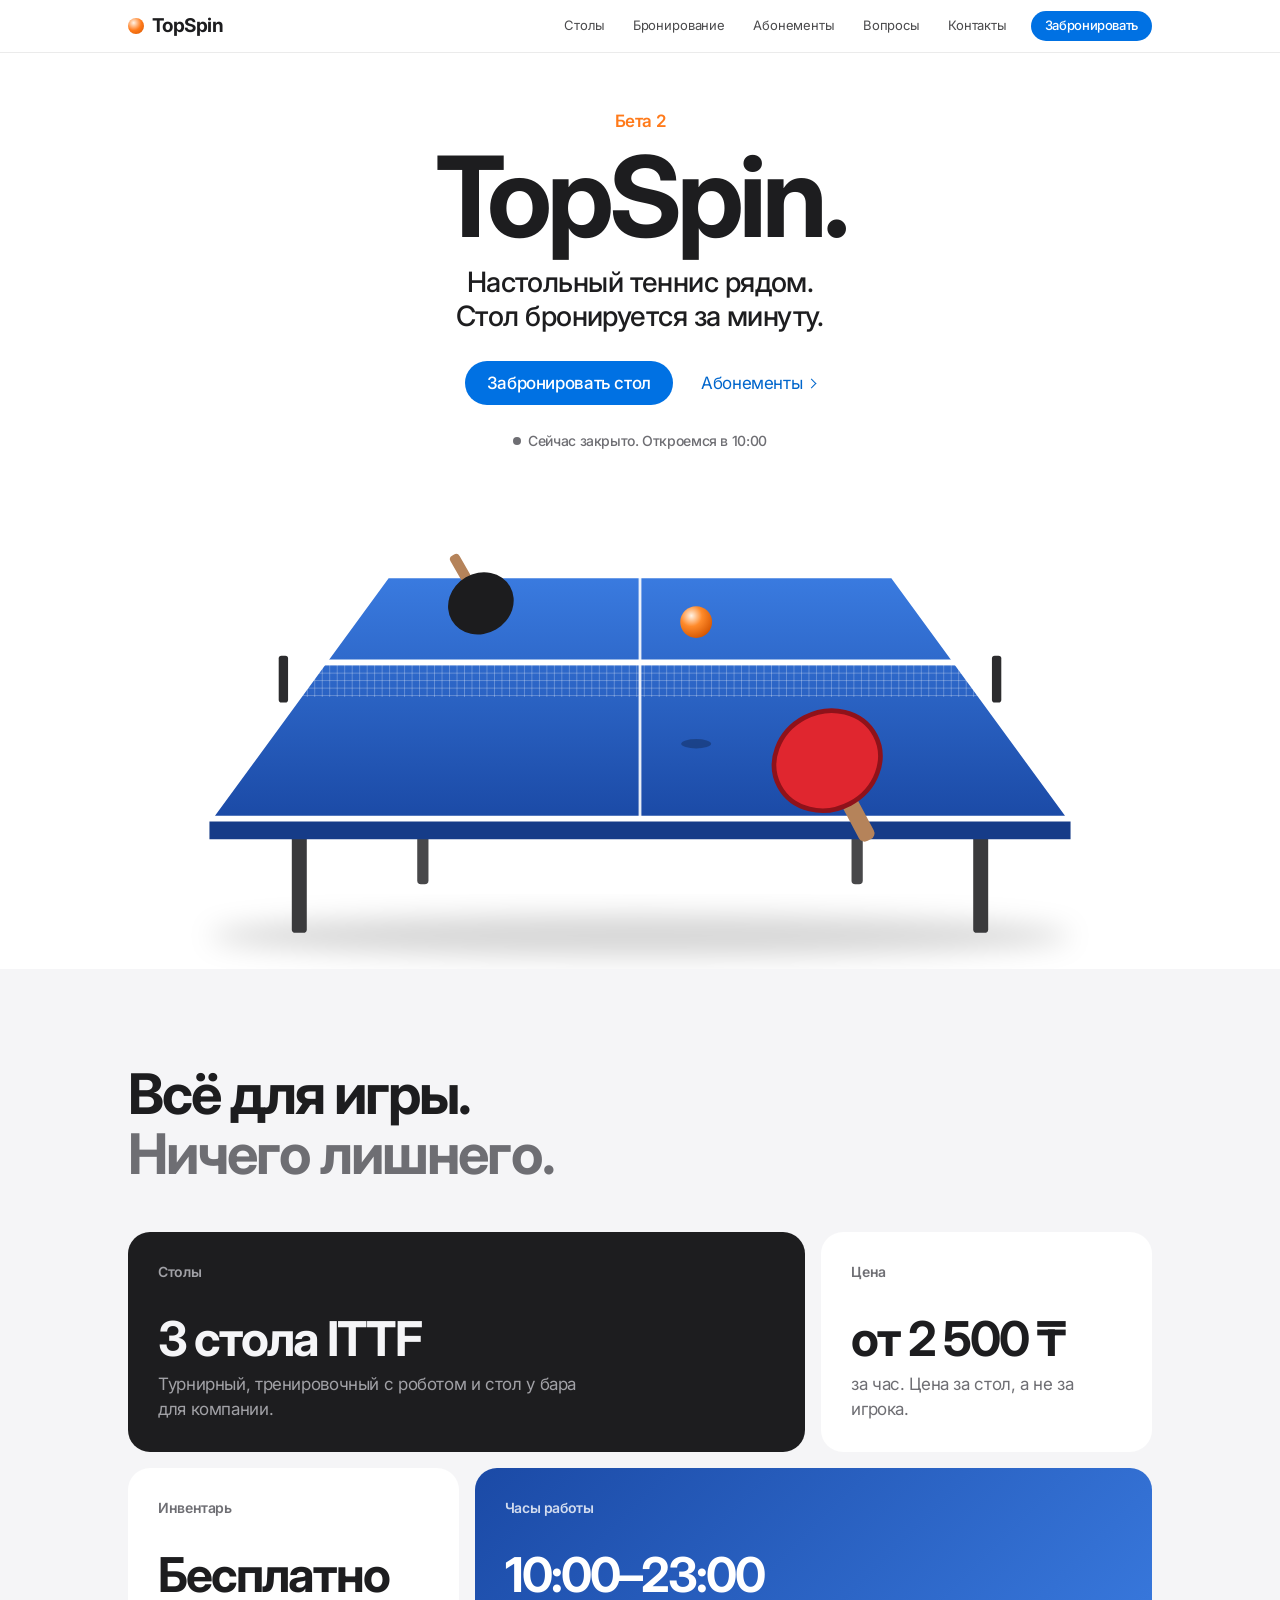
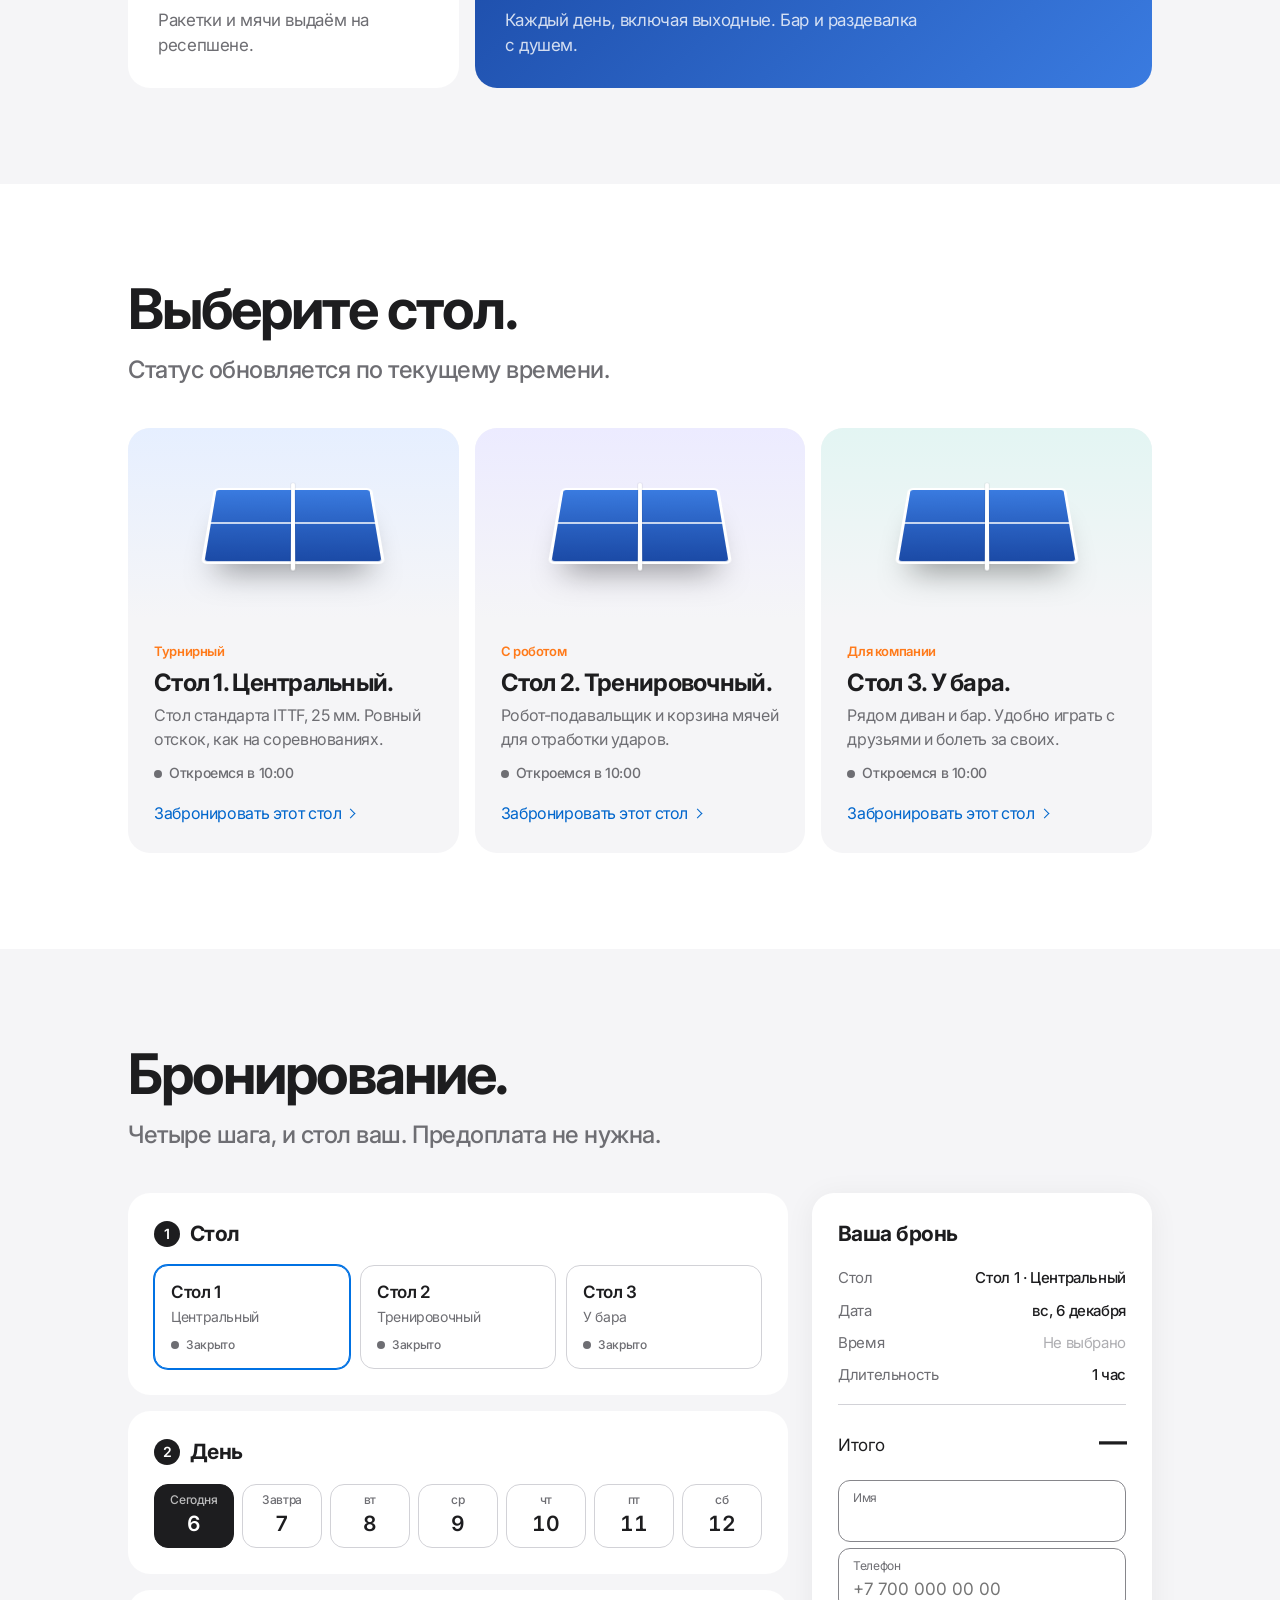
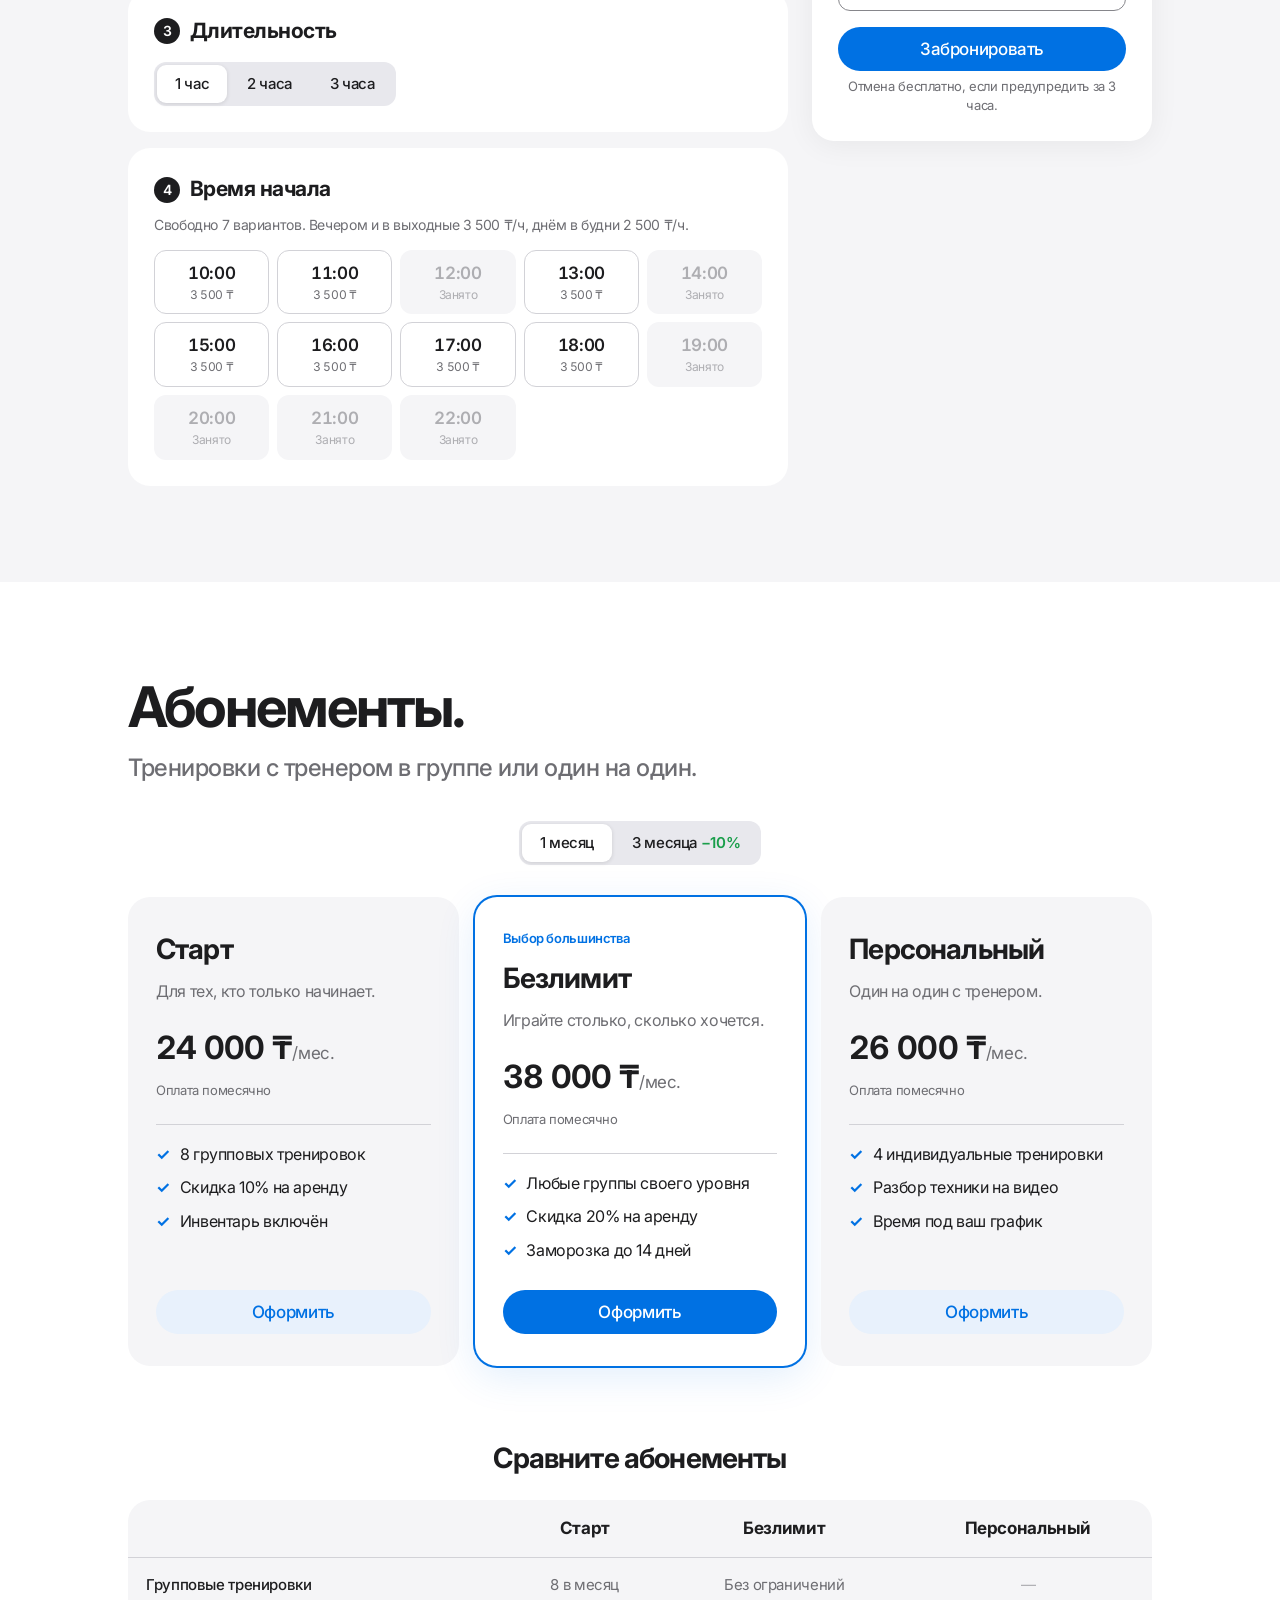
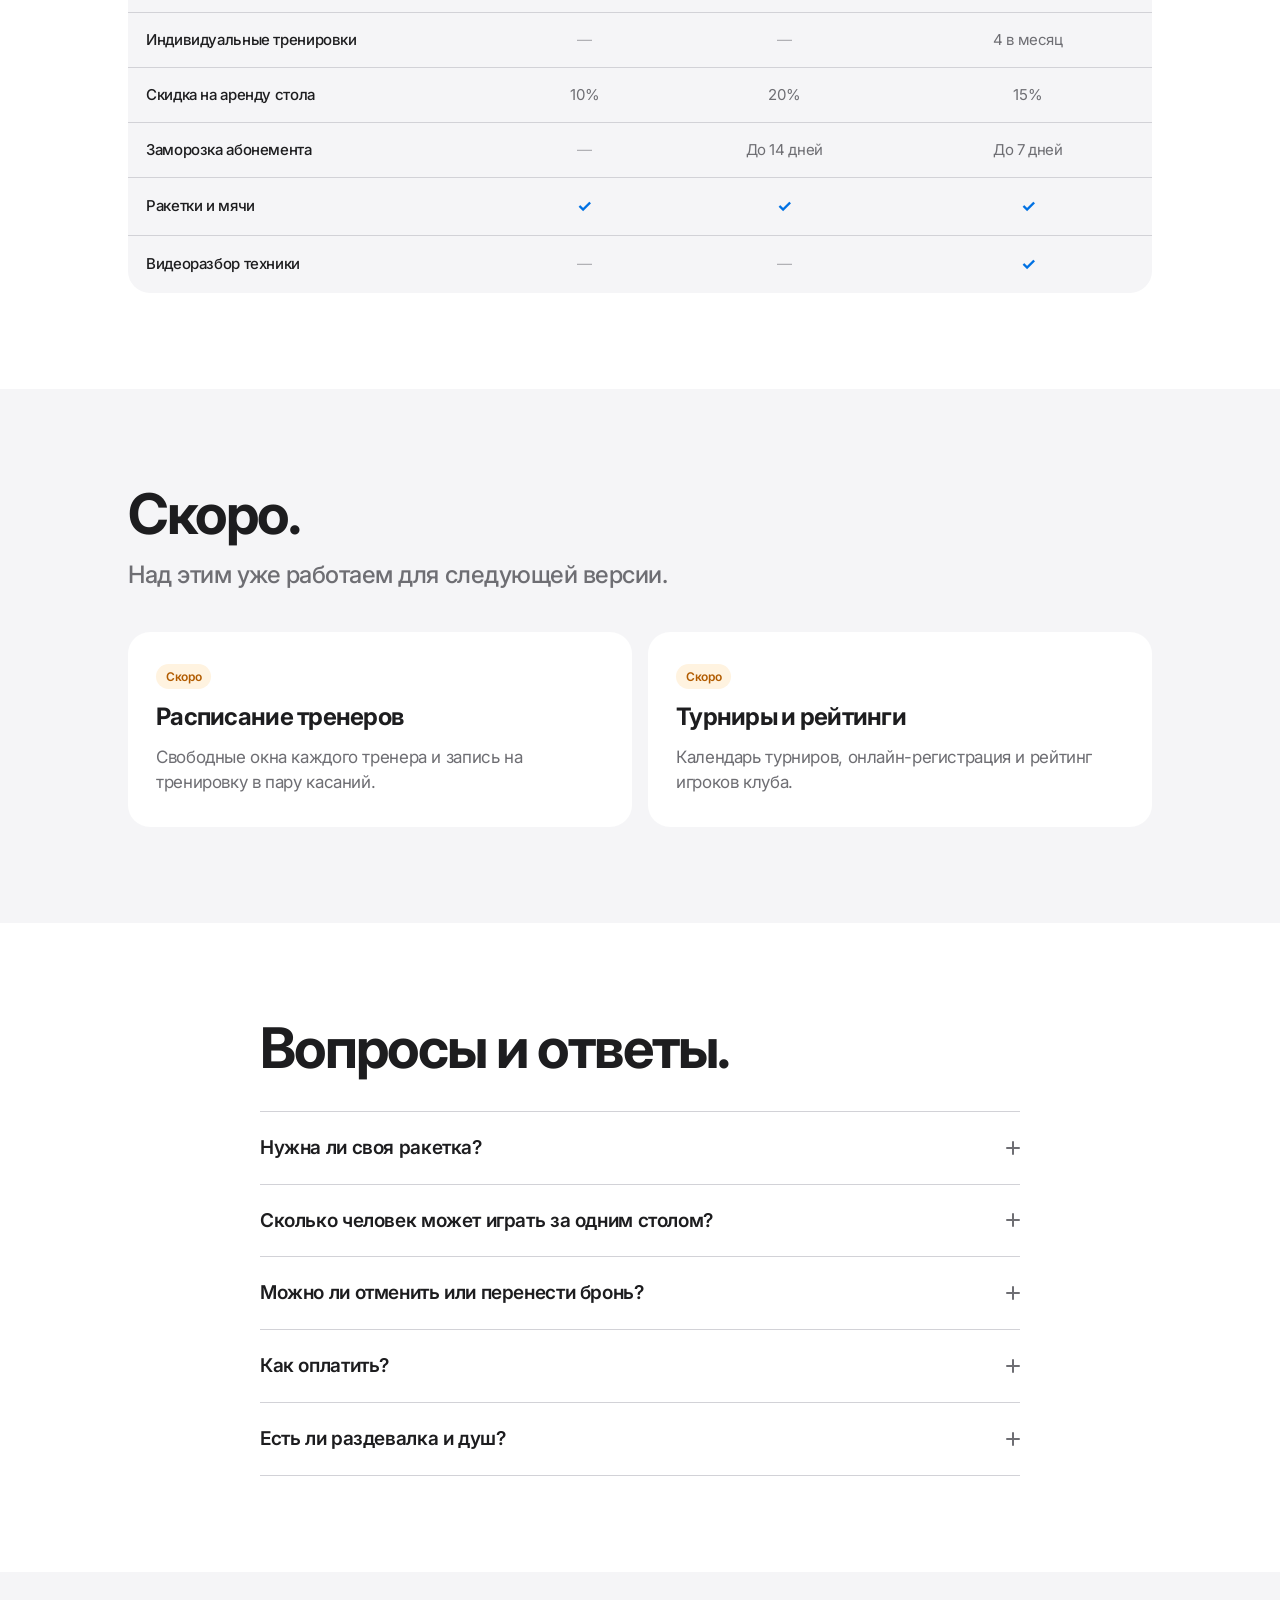
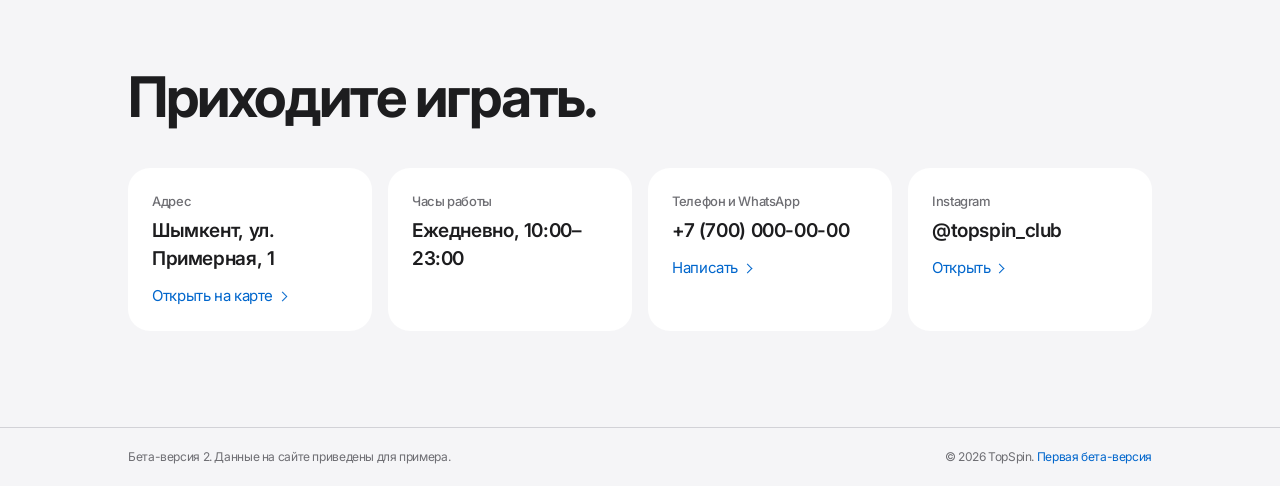
==== v2/index.html @ 96269557 "feat: бета 2 в стиле Apple (/v2/) Светлый дизайн с крупной типографикой и полупрозрачной шапкой. Сто" ====
<!doctype html>
<html lang="ru">
<head>
  <meta charset="utf-8">
  <meta name="viewport" content="width=device-width, initial-scale=1, viewport-fit=cover">
  <title>TopSpin · Бронирование столов</title>
  <meta name="description" content="Клуб настольного тенниса TopSpin: онлайн-бронирование столов, абонементы с тренерами. Бета 2.">
  <meta name="theme-color" content="#ffffff">
  <link rel="icon" href="data:image/svg+xml,%3Csvg xmlns='http://www.w3.org/2000/svg' viewBox='0 0 32 32'%3E%3Ccircle cx='16' cy='16' r='13' fill='%23ff7a1a'/%3E%3C/svg%3E">
  <link rel="preconnect" href="https://fonts.googleapis.com">
  <link rel="preconnect" href="https://fonts.gstatic.com" crossorigin>
  <link href="https://fonts.googleapis.com/css2?family=Inter:wght@400;500;600;700;800&display=swap" rel="stylesheet">
  <link rel="stylesheet" href="css/styles.css">
</head>
<body>

  <header class="gnav">
    <div class="gnav__inner">
      <a href="#top" class="brand" aria-label="TopSpin, наверх"><span class="brand__ball" aria-hidden="true"></span>TopSpin</a>
      <nav class="gnav__links" id="gnav-links" aria-label="Разделы">
        <a href="#tables">Столы</a>
        <a href="#booking">Бронирование</a>
        <a href="#plans">Абонементы</a>
        <a href="#faq">Вопросы</a>
        <a href="#contacts">Контакты</a>
      </nav>
      <a class="pill pill--sm gnav__cta" href="#booking">Забронировать</a>
      <button type="button" class="gnav__toggle" aria-expanded="false" aria-controls="gnav-links" aria-label="Меню">
        <span></span><span></span>
      </button>
    </div>
  </header>

  <main>
    <!-- HERO -->
    <section class="hero" id="top">
      <div class="wrap hero__inner">
        <p class="hero__new">Бета 2</p>
        <h1 class="hero__title">TopSpin.</h1>
        <p class="hero__sub">Настольный теннис рядом.<br>Стол бронируется за&nbsp;минуту.</p>
        <div class="hero__cta">
          <a class="pill" href="#booking">Забронировать стол</a>
          <a class="link-chev" href="#plans">Абонементы</a>
        </div>
        <p class="hero__status" data-hero-status></p>
      </div>
      <div class="hero__visual" aria-hidden="true">
        <svg viewBox="0 0 1000 540" class="hero__svg">
          <defs>
            <linearGradient id="tableTop" x1="0" y1="0" x2="0" y2="1">
              <stop offset="0" stop-color="#3a7be0"/>
              <stop offset="1" stop-color="#1b4aa6"/>
            </linearGradient>
            <radialGradient id="ballG" cx=".35" cy=".3" r=".75">
              <stop offset="0" stop-color="#fff3e6"/>
              <stop offset=".45" stop-color="#ff8a2a"/>
              <stop offset="1" stop-color="#d45500"/>
            </radialGradient>
            <filter id="soft" x="-20%" y="-50%" width="140%" height="200%"><feGaussianBlur stdDeviation="14"/></filter>
            <pattern id="mesh" width="8" height="8" patternUnits="userSpaceOnUse">
              <path d="M0 0H8M0 0V8" stroke="rgba(255,255,255,.55)" stroke-width="1" fill="none"/>
            </pattern>
          </defs>
          <ellipse cx="500" cy="505" rx="460" ry="22" fill="rgba(0,0,0,.16)" filter="url(#soft)"/>
          <rect x="128" y="398" width="16" height="104" rx="4" fill="#3a3a3c"/>
          <rect x="856" y="398" width="16" height="104" rx="4" fill="#3a3a3c"/>
          <rect x="262" y="300" width="12" height="150" rx="4" fill="#48484a"/>
          <rect x="726" y="300" width="12" height="150" rx="4" fill="#48484a"/>
          <polygon points="40,380 960,380 960,402 40,402" fill="#163c88"/>
          <polygon points="230,120 770,120 960,380 40,380" fill="url(#tableTop)"/>
          <polygon points="230,120 770,120 960,380 40,380" fill="none" stroke="#fff" stroke-width="6" stroke-linejoin="round"/>
          <line x1="500" y1="120" x2="500" y2="380" stroke="#fff" stroke-width="3" opacity=".9"/>
          <rect x="122" y="214" width="756" height="36" fill="url(#mesh)"/>
          <rect x="122" y="210" width="756" height="6" rx="2" fill="#fff"/>
          <rect x="114" y="206" width="10" height="50" rx="3" fill="#2c2c2e"/>
          <rect x="876" y="206" width="10" height="50" rx="3" fill="#2c2c2e"/>
          <g transform="translate(700 318) rotate(-28)">
            <rect x="-9" y="38" width="18" height="58" rx="7" fill="#b5835a"/>
            <ellipse cx="0" cy="0" rx="58" ry="52" fill="#e0262f"/>
            <ellipse cx="0" cy="0" rx="58" ry="52" fill="none" stroke="#8f121a" stroke-width="5"/>
          </g>
          <g transform="translate(330 150) rotate(150) scale(.62)">
            <rect x="-9" y="38" width="18" height="58" rx="7" fill="#b5835a"/>
            <ellipse cx="0" cy="0" rx="58" ry="52" fill="#1c1c1e"/>
          </g>
          <ellipse class="hero__ball-shadow" cx="560" cy="300" rx="16" ry="5" fill="rgba(0,0,0,.25)"/>
          <circle class="hero__ball" cx="560" cy="170" r="17" fill="url(#ballG)"/>
        </svg>
      </div>
    </section>

    <!-- HIGHLIGHTS -->
    <section class="section section--gray" aria-labelledby="hl-title">
      <div class="wrap">
        <h2 class="sec-title" id="hl-title">Всё для игры.<br><span class="muted">Ничего лишнего.</span></h2>
        <div class="bento">
          <div class="tile tile--wide tile--dark">
            <p class="tile__kicker">Столы</p>
            <p class="tile__big">3 стола ITTF</p>
            <p class="tile__text">Турнирный, тренировочный с роботом и стол у бара для компании.</p>
          </div>
          <div class="tile">
            <p class="tile__kicker">Цена</p>
            <p class="tile__big">от <span data-text="priceFrom">2 500 ₸</span></p>
            <p class="tile__text">за час. Цена за стол, а не за игрока.</p>
          </div>
          <div class="tile">
            <p class="tile__kicker">Инвентарь</p>
            <p class="tile__big">Бесплатно</p>
            <p class="tile__text">Ракетки и мячи выдаём на ресепшене.</p>
          </div>
          <div class="tile tile--wide tile--accent">
            <p class="tile__kicker">Часы работы</p>
            <p class="tile__big">10:00–23:00</p>
            <p class="tile__text">Каждый день, включая выходные. Бар и раздевалка с душем.</p>
          </div>
        </div>
      </div>
    </section>

    <!-- TABLES -->
    <section class="section" id="tables">
      <div class="wrap">
        <h2 class="sec-title">Выберите стол.</h2>
        <p class="sec-sub">Статус обновляется по текущему времени.</p>
        <div class="tcards" data-render="tables"></div>
      </div>
    </section>

    <!-- BOOKING -->
    <section class="section section--gray" id="booking">
      <div class="wrap">
        <h2 class="sec-title">Бронирование.</h2>
        <p class="sec-sub">Четыре шага, и стол ваш. Предоплата не нужна.</p>

        <div class="bk">
          <div class="bk__steps">
            <div class="bk-step">
              <h3 class="bk-step__title"><span class="num">1</span>Стол</h3>
              <div class="opts" role="radiogroup" aria-label="Стол" data-bk="tables"></div>
            </div>
            <div class="bk-step">
              <h3 class="bk-step__title"><span class="num">2</span>День</h3>
              <div class="days" role="radiogroup" aria-label="День" data-bk="days"></div>
            </div>
            <div class="bk-step">
              <h3 class="bk-step__title"><span class="num">3</span>Длительность</h3>
              <div class="seg" role="radiogroup" aria-label="Длительность" data-bk="durations"></div>
            </div>
            <div class="bk-step">
              <h3 class="bk-step__title"><span class="num">4</span>Время начала</h3>
              <p class="bk-hint" data-bk="hint" aria-live="polite"></p>
              <div class="times" data-bk="times"></div>
            </div>
          </div>

          <aside class="bk-sum" data-bk="summary" aria-live="polite">
            <h3 class="bk-sum__title">Ваша бронь</h3>
            <dl class="bk-sum__rows" data-bk="rows"></dl>
            <div class="bk-sum__total"><span>Итого</span><strong data-bk="total">—</strong></div>

            <form class="bk-form" data-bk="form" novalidate>
              <label class="field" for="bk-name">
                <span class="field__label">Имя</span>
                <input class="field__input" id="bk-name" name="name" autocomplete="given-name" maxlength="40" required>
              </label>
              <p class="field__err" data-err="name"></p>
              <label class="field" for="bk-phone">
                <span class="field__label">Телефон</span>
                <input class="field__input" id="bk-phone" name="phone" type="tel" inputmode="tel" autocomplete="tel" placeholder="+7 700 000 00 00" maxlength="18" required>
              </label>
              <p class="field__err" data-err="phone"></p>
              <button class="pill pill--block" type="submit">Забронировать</button>
              <p class="fine">Отмена бесплатно, если предупредить за 3 часа.</p>
            </form>

            <div class="bk-done" data-bk="done" hidden>
              <div class="bk-done__check" aria-hidden="true">✓</div>
              <p class="bk-done__title">Заявка готова</p>
              <p class="fine">Отправьте её администратору в WhatsApp. Подтвердим бронь в течение 10 минут.</p>
              <a class="pill pill--block pill--green" data-bk="wa" href="#booking" target="_blank" rel="noopener">Отправить в WhatsApp</a>
              <button type="button" class="link-btn" data-bk="edit">Изменить бронь</button>
            </div>
          </aside>
        </div>
      </div>

      <div class="bk-bar" data-bk="bar">
        <div class="bk-bar__text" data-bk="bar-text"></div>
        <button type="button" class="pill pill--sm" data-bk="bar-go">Далее</button>
      </div>
    </section>

    <!-- PLANS -->
    <section class="section" id="plans">
      <div class="wrap">
        <h2 class="sec-title">Абонементы.</h2>
        <p class="sec-sub">Тренировки с тренером в группе или один на один.</p>
        <div class="seg seg--center" role="radiogroup" aria-label="Срок оплаты" data-plans="billing"></div>
        <div class="plans" data-plans="cards"></div>

        <h3 class="compare-title">Сравните абонементы</h3>
        <div class="compare-wrap">
          <table class="compare" data-render="compare"></table>
        </div>
      </div>
    </section>

    <!-- SOON -->
    <section class="section section--gray" id="soon">
      <div class="wrap">
        <h2 class="sec-title">Скоро.</h2>
        <p class="sec-sub">Над этим уже работаем для следующей версии.</p>
        <div class="soon-grid" data-render="soon"></div>
      </div>
    </section>

    <!-- FAQ -->
    <section class="section" id="faq">
      <div class="wrap wrap--narrow">
        <h2 class="sec-title">Вопросы и ответы.</h2>
        <div class="faq-list" data-render="faq"></div>
      </div>
    </section>

    <!-- CONTACTS -->
    <section class="section section--gray" id="contacts">
      <div class="wrap">
        <h2 class="sec-title">Приходите играть.</h2>
        <div class="contacts">
          <div class="contact"><p class="contact__k">Адрес</p><p class="contact__v" data-text="address">Шымкент, ул. Примерная, 1</p><a class="link-chev" data-link="map" href="#">Открыть на карте</a></div>
          <div class="contact"><p class="contact__k">Часы работы</p><p class="contact__v" data-text="hours">Ежедневно, 10:00–23:00</p></div>
          <div class="contact"><p class="contact__k">Телефон и WhatsApp</p><p class="contact__v" data-text="phone">+7 (700) 000-00-00</p><a class="link-chev" data-link="whatsapp" href="#">Написать</a></div>
          <div class="contact"><p class="contact__k">Instagram</p><p class="contact__v" data-text="instagram">@topspin_club</p><a class="link-chev" data-link="instagram" href="#">Открыть</a></div>
        </div>
      </div>
    </section>
  </main>

  <footer class="footer">
    <div class="wrap footer__inner">
      <p>Бета-версия 2. Данные на сайте приведены для примера.</p>
      <p>© <span data-text="year">2026</span> TopSpin. <a href="../">Первая бета-версия</a></p>
    </div>
  </footer>

  <script src="js/data.js" defer></script>
  <script src="js/utils.js" defer></script>
  <script src="js/availability.js" defer></script>
  <script src="js/booking.js" defer></script>
  <script src="js/sections.js" defer></script>
  <script src="js/main.js" defer></script>
</body>
</html>
---- v2/css/styles.css ----
/* Layout: светлые чередующиеся секции, крупные заголовки, мягкие плитки */
:root {
  --bg: #ffffff;
  --bg-gray: #f5f5f7;
  --card: #ffffff;
  --text: #1d1d1f;
  --muted: #6e6e73;
  --line: #d2d2d7;
  --blue: #0071e3;
  --blue-hover: #0077ed;
  --link: #0066cc;
  --ball: #ff7a1a;
  --green: #1a9e4b;
  --green-bg: #e8f7ee;
  --amber: #b25c00;
  --amber-bg: #fff3e0;
  --dark: #1d1d1f;
  --font: -apple-system, BlinkMacSystemFont, 'SF Pro Display', 'SF Pro Text', 'Inter', 'Segoe UI', system-ui, sans-serif;
  --radius: 22px;
  --radius-sm: 14px;
  --gutter: 22px;
  --max: 1024px;
  --nav-h: 52px;
  --ease: cubic-bezier(.25, .1, .25, 1);
  color-scheme: light;
}

*, *::before, *::after { box-sizing: border-box; }
html { scroll-behavior: smooth; scroll-padding-top: calc(var(--nav-h) + 8px); -webkit-text-size-adjust: 100%; }
body {
  margin: 0; background: var(--bg); color: var(--text);
  font-family: var(--font); font-size: 17px; line-height: 1.47; letter-spacing: -0.022em;
  -webkit-font-smoothing: antialiased; overflow-x: hidden;
}
body.menu-open { overflow: hidden; }
h1, h2, h3, p, dl, dd, ul { margin: 0; }
ul { padding: 0; list-style: none; }
a { color: var(--link); text-decoration: none; }
a:hover { text-decoration: underline; }
button { font: inherit; letter-spacing: inherit; color: inherit; cursor: pointer; background: none; border: 0; padding: 0; }
:focus-visible { outline: 3px solid rgba(0, 113, 227, .45); outline-offset: 2px; border-radius: 8px; }
.muted { color: var(--muted); }
.sr-only { position: absolute; width: 1px; height: 1px; overflow: hidden; clip: rect(0 0 0 0); white-space: nowrap; }

.wrap {
  width: 100%; max-width: calc(var(--max) + 2 * var(--gutter)); margin: 0 auto;
  padding-left: max(var(--gutter), env(safe-area-inset-left, 0px));
  padding-right: max(var(--gutter), env(safe-area-inset-right, 0px));
}
.wrap--narrow { max-width: calc(760px + 2 * var(--gutter)); }
@media (max-width: 734px) { :root { --gutter: 16px; } body { font-size: 16px; } }

/* ===== Buttons & links ===== */
.pill {
  display: inline-flex; align-items: center; justify-content: center;
  min-height: 44px; padding: 0 22px; border-radius: 980px;
  background: var(--blue); color: #fff; font-size: 17px; font-weight: 500; white-space: nowrap;
  transition: background .2s var(--ease), transform .2s var(--ease);
}
.pill:hover { background: var(--blue-hover); text-decoration: none; }
.pill:active { transform: scale(.98); }
.pill--sm { min-height: 30px; padding: 0 14px; font-size: 13px; }
.pill--block { width: 100%; }
.pill--soft { background: #e8f1fc; color: var(--blue); }
.pill--soft:hover { background: #dcebfb; }
.pill--green { background: var(--green); }
.pill--green:hover { background: #168a41; }

.link-chev { display: inline-flex; align-items: center; gap: 4px; color: var(--link); font-size: 17px; }
.link-chev::after { content: ''; width: 7px; height: 7px; border: solid currentColor; border-width: 1.6px 1.6px 0 0; transform: rotate(45deg); margin-left: 2px; }
.link-btn { color: var(--link); font-size: 15px; }
.link-btn:hover { text-decoration: underline; }

/* ===== Global nav ===== */
body::before {
  content: ''; position: fixed; inset: 0 0 auto; height: env(safe-area-inset-top, 0px);
  z-index: 51; background: rgba(255, 255, 255, .8);
}
/* Размытие на псевдоэлементе: backdrop-filter на самой шапке сделал бы её
   контейнером для position: fixed, и мобильное меню сжалось бы до её высоты */
.gnav {
  position: sticky; top: env(safe-area-inset-top, 0px); z-index: 50;
  border-bottom: 1px solid rgba(0, 0, 0, .08);
}
.gnav::before {
  content: ''; position: absolute; inset: 0; z-index: -1;
  background: rgba(255, 255, 255, .8);
  backdrop-filter: saturate(180%) blur(20px); -webkit-backdrop-filter: saturate(180%) blur(20px);
}
.gnav__inner {
  max-width: calc(var(--max) + 2 * var(--gutter)); margin: 0 auto; height: var(--nav-h);
  padding-left: max(var(--gutter), env(safe-area-inset-left, 0px));
  padding-right: max(var(--gutter), env(safe-area-inset-right, 0px));
  display: flex; align-items: center; gap: 24px;
}
.brand { display: inline-flex; align-items: center; gap: 8px; color: var(--text); font-weight: 700; font-size: 19px; letter-spacing: -0.03em; }
.brand:hover { text-decoration: none; }
.brand__ball { width: 16px; height: 16px; border-radius: 50%; background: radial-gradient(circle at 35% 30%, #fff3e6, var(--ball) 50%, #d45500); }
.gnav__links { display: flex; gap: 28px; margin-left: auto; }
.gnav__links a { color: rgba(29, 29, 31, .8); font-size: 13px; letter-spacing: -0.01em; transition: color .2s; }
.gnav__links a:hover, .gnav__links a.is-active { color: var(--text); text-decoration: none; }
.gnav__links a.is-active { font-weight: 600; }
.gnav__toggle { display: none; width: 44px; height: 44px; margin-right: -12px; position: relative; }
.gnav__toggle span { position: absolute; left: 14px; width: 16px; height: 1.5px; background: var(--text); border-radius: 1px; transition: transform .3s var(--ease), top .3s var(--ease); }
.gnav__toggle span:first-child { top: 18px; }
.gnav__toggle span:last-child { top: 25px; }

@media (max-width: 833px) {
  .gnav__cta { margin-left: auto; }
  .gnav__toggle { display: block; }
  .gnav__links {
    position: fixed; left: 0; right: 0; top: calc(var(--nav-h) + env(safe-area-inset-top, 0px)); bottom: 0;
    flex-direction: column; gap: 0; margin: 0;
    padding: 12px max(32px, env(safe-area-inset-left, 0px)) 32px;
    background: rgba(255, 255, 255, .97);
    opacity: 0; visibility: hidden; transform: translateY(-8px);
    transition: opacity .3s var(--ease), transform .3s var(--ease), visibility .3s;
  }
  .gnav__links a { font-size: 28px; font-weight: 600; letter-spacing: -0.02em; padding: 10px 0; color: var(--text); }
  .gnav.is-open .gnav__links { opacity: 1; visibility: visible; transform: none; }
  .gnav.is-open .gnav__toggle span:first-child { top: 21px; transform: rotate(45deg); }
  .gnav.is-open .gnav__toggle span:last-child { top: 21px; transform: rotate(-45deg); }
}

/* ===== Hero ===== */
.hero { padding-top: 56px; text-align: center; overflow: hidden; }
.hero__inner { display: flex; flex-direction: column; align-items: center; }
.hero__new { color: var(--ball); font-size: 17px; font-weight: 600; margin-bottom: 6px; }
.hero__title { font-size: clamp(56px, 13vw, 112px); font-weight: 700; letter-spacing: -0.045em; line-height: 1; }
.hero__sub { margin-top: 14px; font-size: clamp(21px, 3.2vw, 28px); font-weight: 500; line-height: 1.2; letter-spacing: -0.02em; text-wrap: balance; }
.hero__cta { display: flex; flex-wrap: wrap; align-items: center; justify-content: center; gap: 16px 28px; margin-top: 28px; }
.hero__status { margin-top: 22px; min-height: 28px; }
.hero__visual { max-width: 980px; margin: 8px auto 0; padding: 0 var(--gutter); }
.hero__svg { width: 100%; height: auto; display: block; }
.hero__ball { animation: float 2.4s var(--ease) infinite alternate; transform-origin: center; transform-box: fill-box; }
.hero__ball-shadow { animation: shadow 2.4s var(--ease) infinite alternate; transform-origin: center; transform-box: fill-box; }
@keyframes float { from { transform: translateY(0); } to { transform: translateY(44px); } }
@keyframes shadow { from { transform: scale(.7); opacity: .5; } to { transform: scale(1.1); opacity: 1; } }

/* Status dots */
.dot { display: inline-flex; align-items: center; gap: 7px; font-size: 14px; font-weight: 500; color: var(--muted); }
.dot::before { content: ''; width: 8px; height: 8px; border-radius: 50%; background: currentColor; flex: none; }
.dot--free { color: var(--green); }
.dot--busy { color: var(--amber); }
.dot--closed { color: var(--muted); }

/* ===== Sections ===== */
.section { padding: 96px 0; }
.section--gray { background: var(--bg-gray); }
@media (max-width: 734px) { .section { padding: 64px 0; } }
.sec-title { font-size: clamp(36px, 6vw, 56px); font-weight: 700; line-height: 1.07; letter-spacing: -0.035em; text-wrap: balance; }
.sec-sub { margin-top: 12px; font-size: clamp(19px, 2.4vw, 24px); color: var(--muted); font-weight: 500; letter-spacing: -0.02em; max-width: 640px; }

/* Bento */
.bento { display: grid; gap: 16px; margin-top: 48px; grid-template-columns: repeat(3, minmax(0, 1fr)); }
.tile { background: var(--card); border-radius: var(--radius); padding: 30px; display: flex; flex-direction: column; gap: 8px; min-height: 220px; }
.tile--wide { grid-column: span 2; }
.tile--dark { background: var(--dark); color: #f5f5f7; }
.tile--dark .tile__text, .tile--dark .tile__kicker { color: #a1a1a6; }
.tile--accent { background: linear-gradient(135deg, #1b4aa6, #3a7be0); color: #fff; }
.tile--accent .tile__text, .tile--accent .tile__kicker { color: rgba(255, 255, 255, .8); }
.tile__kicker { font-size: 14px; font-weight: 600; color: var(--muted); }
.tile__big { font-size: clamp(32px, 4.4vw, 48px); font-weight: 700; letter-spacing: -0.04em; line-height: 1.05; margin-top: auto; }
.tile__text { color: var(--muted); font-size: 17px; max-width: 420px; }
@media (max-width: 833px) {
  .bento { grid-template-columns: minmax(0, 1fr); }
  .tile--wide { grid-column: auto; }
  .tile { min-height: 0; padding: 26px; }
}

/* Table cards */
.tcards { display: grid; gap: 16px; margin-top: 40px; grid-template-columns: repeat(3, minmax(0, 1fr)); }
@media (max-width: 833px) { .tcards { grid-template-columns: minmax(0, 1fr); } }
.tcard { background: var(--bg-gray); border-radius: var(--radius); overflow: hidden; display: flex; flex-direction: column; }
.tcard__art { height: 190px; display: grid; place-items: center; }
.tcard--blue .tcard__art { background: linear-gradient(180deg, #e6efff, #f5f5f7); }
.tcard--indigo .tcard__art { background: linear-gradient(180deg, #ecebff, #f5f5f7); }
.tcard--teal .tcard__art { background: linear-gradient(180deg, #e3f5f3, #f5f5f7); }
.ptable {
  position: relative; width: 170px; height: 96px; border-radius: 6px; border: 3px solid #fff;
  background: linear-gradient(#3a7be0, #1b4aa6); transform: perspective(380px) rotateX(38deg);
  box-shadow: 0 26px 30px -16px rgba(0, 0, 0, .35);
}
.ptable::before { content: ''; position: absolute; left: 0; right: 0; top: 50%; height: 2px; margin-top: -1px; background: rgba(255, 255, 255, .85); }
.ptable i { position: absolute; top: -10px; bottom: -10px; left: 50%; width: 4px; margin-left: -2px; background: #fff; border-radius: 2px; box-shadow: 0 0 0 1px rgba(0, 0, 0, .06); }
.tcard__body { padding: 24px 26px 28px; display: flex; flex-direction: column; align-items: flex-start; gap: 8px; flex: 1; }
.tcard__tag { font-size: 13px; font-weight: 600; color: var(--ball); }
.tcard h3 { font-size: 24px; font-weight: 700; letter-spacing: -0.03em; line-height: 1.15; }
.tcard__text { color: var(--muted); font-size: 16px; }
.tcard .dot { margin-top: 4px; }
.tcard .link-chev { margin-top: auto; padding-top: 10px; font-size: 16px; }

/* ===== Booking ===== */
.bk { display: grid; gap: 24px; margin-top: 40px; align-items: start; grid-template-columns: minmax(0, 1fr) 340px; }
@media (max-width: 1023px) { .bk { grid-template-columns: minmax(0, 1fr); } }
.bk__steps { display: flex; flex-direction: column; gap: 16px; min-width: 0; }
.bk-step { background: var(--card); border-radius: var(--radius); padding: 26px; min-width: 0; }
@media (max-width: 734px) { .bk-step { padding: 20px 16px; } }
.bk-step__title { display: flex; align-items: center; gap: 10px; font-size: 21px; font-weight: 700; letter-spacing: -0.025em; margin-bottom: 16px; }
.num { width: 26px; height: 26px; border-radius: 50%; display: grid; place-items: center; background: var(--text); color: #fff; font-size: 14px; font-weight: 600; letter-spacing: 0; }
.bk-hint { color: var(--muted); font-size: 14px; margin: -6px 0 14px; }
.bk-hint.is-error { color: #d70015; font-weight: 500; }

.opts { display: grid; gap: 10px; grid-template-columns: repeat(3, minmax(0, 1fr)); }
@media (max-width: 560px) { .opts { grid-template-columns: minmax(0, 1fr); } }
.opt {
  display: flex; flex-direction: column; align-items: flex-start; gap: 2px; text-align: left;
  padding: 14px 16px; border-radius: var(--radius-sm); border: 1px solid var(--line); background: var(--card);
  transition: border-color .2s, box-shadow .2s;
}
.opt:hover { border-color: #86868b; }
.opt.is-on { border-color: var(--blue); box-shadow: 0 0 0 1px var(--blue); }
.opt__title { font-weight: 600; font-size: 17px; }
.opt__sub { color: var(--muted); font-size: 14px; }
.opt .dot { font-size: 12px; margin-top: 6px; }
@media (max-width: 560px) {
  .opt { display: grid; grid-template-columns: 1fr auto; align-items: center; column-gap: 12px; }
  .opt .dot { grid-row: 1 / 3; grid-column: 2; margin: 0; }
}

.days { display: flex; gap: 8px; overflow-x: auto; scrollbar-width: none; padding: 2px; margin: -2px; }
.days::-webkit-scrollbar { display: none; }
.day {
  flex: 1 0 64px; min-height: 64px; display: flex; flex-direction: column; align-items: center; justify-content: center;
  border-radius: var(--radius-sm); border: 1px solid var(--line); background: var(--card); transition: border-color .2s, background .2s;
}
.day:hover { border-color: #86868b; }
.day__w { font-size: 12px; color: var(--muted); font-weight: 500; }
.day__n { font-size: 21px; font-weight: 600; font-variant-numeric: tabular-nums; }
.day.is-on { background: var(--text); border-color: var(--text); color: #fff; }
.day.is-on .day__w { color: rgba(255, 255, 255, .7); }

.seg { display: inline-flex; padding: 3px; border-radius: 12px; background: #e8e8ed; gap: 2px; max-width: 100%; }
.seg__btn { padding: 8px 18px; border-radius: 9px; font-size: 15px; font-weight: 500; white-space: nowrap; color: var(--text); transition: background .2s, box-shadow .2s; }
.seg__btn.is-on { background: var(--card); box-shadow: 0 1px 4px rgba(0, 0, 0, .12); }
.seg--center { display: flex; width: fit-content; margin: 36px auto 0; }
.save { color: var(--green); font-weight: 600; }

.times { display: grid; gap: 8px; grid-template-columns: repeat(auto-fill, minmax(96px, 1fr)); }
.time {
  display: flex; flex-direction: column; align-items: center; padding: 10px 6px; border-radius: 12px;
  border: 1px solid var(--line); background: var(--card); transition: border-color .15s, background .15s;
}
.time:hover:not(:disabled) { border-color: var(--blue); }
.time__h { font-size: 17px; font-weight: 600; font-variant-numeric: tabular-nums; }
.time__p { font-size: 12px; color: var(--muted); font-variant-numeric: tabular-nums; }
.time:disabled { cursor: not-allowed; background: var(--bg-gray); border-color: transparent; color: #aeaeb2; }
.time:disabled .time__p { color: #aeaeb2; }
.time.is-on { background: var(--blue); border-color: var(--blue); color: #fff; }
.time.is-on .time__p { color: rgba(255, 255, 255, .85); }

.bk-sum {
  position: sticky; top: calc(var(--nav-h) + 20px);
  background: var(--card); border-radius: var(--radius); padding: 26px;
  display: flex; flex-direction: column; gap: 18px; box-shadow: 0 4px 30px rgba(0, 0, 0, .06);
}
@media (max-width: 1023px) { .bk-sum { position: static; scroll-margin-top: calc(var(--nav-h) + 16px); } }
.bk-sum__title { font-size: 21px; font-weight: 700; letter-spacing: -0.025em; }
.bk-sum__rows { display: flex; flex-direction: column; gap: 10px; }
.bk-sum__rows div { display: flex; justify-content: space-between; gap: 16px; font-size: 15px; }
.bk-sum__rows dt { color: var(--muted); }
.bk-sum__rows dd { text-align: right; font-weight: 500; }
.bk-sum__rows dd.is-empty { color: #aeaeb2; font-weight: 400; }
.bk-sum__total { display: flex; justify-content: space-between; align-items: baseline; padding-top: 16px; border-top: 1px solid var(--line); }
.bk-sum__total strong { font-size: 28px; font-weight: 700; letter-spacing: -0.03em; font-variant-numeric: tabular-nums; }

.bk-form { display: flex; flex-direction: column; gap: 6px; }
.field {
  display: flex; flex-direction: column; padding: 8px 14px; border-radius: 12px; border: 1px solid #86868b;
  background: var(--card); transition: border-color .2s, box-shadow .2s;
}
.field:focus-within { border-color: var(--blue); box-shadow: 0 0 0 3px rgba(0, 113, 227, .2); }
.field__label { font-size: 12px; color: var(--muted); }
.field__input { border: 0; outline: 0; padding: 2px 0 0; font: inherit; font-size: 17px; color: var(--text); background: transparent; min-width: 0; }
.field:has(.field__input[aria-invalid="true"]) { border-color: #d70015; background: #fff2f4; }
.field__err { color: #d70015; font-size: 13px; min-height: 0; }
.field__err:empty { display: none; }
.bk-form .pill { margin-top: 10px; }
.fine { font-size: 13px; color: var(--muted); text-align: center; }

.bk-done { display: flex; flex-direction: column; align-items: center; gap: 12px; text-align: center; }
.bk-done[hidden] { display: none; }
.bk-done__check { width: 56px; height: 56px; border-radius: 50%; display: grid; place-items: center; background: var(--green-bg); color: var(--green); font-size: 28px; font-weight: 700; }
.bk-done__title { font-size: 21px; font-weight: 700; letter-spacing: -0.02em; }

/* Нижняя плашка выбора на телефоне */
.bk-bar {
  position: fixed; left: 0; right: 0; bottom: 0; z-index: 40;
  display: none; align-items: center; justify-content: space-between; gap: 12px;
  padding: 12px max(16px, env(safe-area-inset-right, 0px)) calc(12px + env(safe-area-inset-bottom, 0px)) max(16px, env(safe-area-inset-left, 0px));
  background: rgba(255, 255, 255, .9); backdrop-filter: saturate(180%) blur(20px); -webkit-backdrop-filter: saturate(180%) blur(20px);
  border-top: 1px solid rgba(0, 0, 0, .08);
  transform: translateY(110%); transition: transform .35s var(--ease);
}
.bk-bar__text { display: flex; flex-direction: column; line-height: 1.25; min-width: 0; }
.bk-bar__text span { font-size: 13px; color: var(--muted); }
.bk-bar .pill { min-height: 36px; font-size: 15px; padding: 0 20px; }
@media (max-width: 1023px) {
  .bk-bar { display: flex; }
  .bk-bar.is-visible { transform: none; }
  .bk-bar.is-visible.is-hidden { transform: translateY(110%); }
}

/* ===== Plans ===== */
.plans { display: grid; gap: 16px; margin-top: 32px; grid-template-columns: repeat(3, minmax(0, 1fr)); }
@media (max-width: 833px) { .plans { grid-template-columns: minmax(0, 1fr); } }
.plan {
  position: relative; display: flex; flex-direction: column; gap: 10px; padding: 32px 28px;
  border-radius: var(--radius); background: var(--bg-gray);
}
.plan--featured { background: var(--card); box-shadow: 0 0 0 2px var(--blue), 0 10px 40px rgba(0, 113, 227, .12); }
.plan__badge { font-size: 13px; font-weight: 600; color: var(--blue); }
.plan h3 { font-size: 28px; font-weight: 700; letter-spacing: -0.03em; }
.plan__lead { color: var(--muted); font-size: 16px; }
.plan__price { margin-top: 10px; font-size: 17px; color: var(--muted); }
.plan__price span { font-size: 32px; font-weight: 700; color: var(--text); letter-spacing: -0.03em; font-variant-numeric: tabular-nums; }
.plan__note { font-size: 13px; color: var(--muted); }
.plan ul { display: flex; flex-direction: column; gap: 10px; margin: 14px 0 18px; padding-top: 18px; border-top: 1px solid var(--line); flex: 1; }
.plan li { display: flex; gap: 10px; font-size: 16px; }
.plan li::before { content: '✓'; color: var(--blue); font-weight: 700; }

.compare-title { font-size: 28px; font-weight: 700; letter-spacing: -0.03em; margin: 72px 0 20px; text-align: center; }
.compare-wrap { overflow-x: auto; border-radius: var(--radius); background: var(--bg-gray); }
.compare { width: 100%; min-width: 560px; border-collapse: collapse; font-size: 15px; }
.compare th, .compare td { padding: 16px 18px; text-align: center; border-bottom: 1px solid var(--line); }
.compare tbody tr:last-child th, .compare tbody tr:last-child td { border-bottom: 0; }
.compare thead th { font-size: 17px; font-weight: 700; }
.compare tbody th { text-align: left; font-weight: 500; color: var(--text); }
.compare td { color: var(--muted); }
.compare .yes { color: var(--blue); font-weight: 700; font-size: 17px; }
.compare .no { color: #aeaeb2; }

/* ===== Soon ===== */
.soon-grid { display: grid; gap: 16px; margin-top: 40px; grid-template-columns: repeat(2, minmax(0, 1fr)); }
@media (max-width: 734px) { .soon-grid { grid-template-columns: minmax(0, 1fr); } }
.soon { padding: 32px 28px; border-radius: var(--radius); background: var(--card); display: flex; flex-direction: column; gap: 10px; }
.soon__tag { align-self: flex-start; font-size: 12px; font-weight: 600; padding: 4px 10px; border-radius: 980px; background: var(--amber-bg); color: var(--amber); }
.soon h3 { font-size: 24px; font-weight: 700; letter-spacing: -0.03em; }
.soon p:last-child { color: var(--muted); }

/* ===== FAQ ===== */
.faq-list { margin-top: 32px; border-top: 1px solid var(--line); }
.faq { border-bottom: 1px solid var(--line); }
.faq summary {
  list-style: none; cursor: pointer; display: flex; justify-content: space-between; align-items: center; gap: 16px;
  padding: 22px 0; font-size: 19px; font-weight: 600; letter-spacing: -0.02em;
}
.faq summary::-webkit-details-marker { display: none; }
.faq__icon { position: relative; width: 14px; height: 14px; flex: none; }
.faq__icon::before, .faq__icon::after { content: ''; position: absolute; left: 0; right: 0; top: 50%; height: 2px; margin-top: -1px; background: var(--muted); border-radius: 1px; transition: transform .3s var(--ease); }
.faq__icon::after { transform: rotate(90deg); }
.faq[open] .faq__icon::after { transform: rotate(0deg); }
.faq p { padding: 0 32px 22px 0; color: var(--muted); }

/* ===== Contacts & footer ===== */
.contacts { display: grid; gap: 16px; margin-top: 40px; grid-template-columns: repeat(4, minmax(0, 1fr)); }
@media (max-width: 1023px) { .contacts { grid-template-columns: repeat(2, minmax(0, 1fr)); } }
@media (max-width: 560px) { .contacts { grid-template-columns: minmax(0, 1fr); } }
.contact { background: var(--card); border-radius: var(--radius); padding: 24px; display: flex; flex-direction: column; gap: 6px; }
.contact__k { font-size: 13px; color: var(--muted); font-weight: 500; }
.contact__v { font-size: 19px; font-weight: 600; letter-spacing: -0.02em; overflow-wrap: anywhere; }
.contact .link-chev { margin-top: 6px; font-size: 15px; }

.footer { background: var(--bg-gray); border-top: 1px solid var(--line); padding: 20px 0 calc(20px + env(safe-area-inset-bottom, 0px)); font-size: 12px; color: var(--muted); }
.footer__inner { display: flex; flex-wrap: wrap; justify-content: space-between; gap: 8px; }

@media (prefers-reduced-motion: reduce) {
  html { scroll-behavior: auto; }
  .hero__ball, .hero__ball-shadow { animation: none; }
  *, *::before, *::after { transition-duration: .01ms !important; }
}
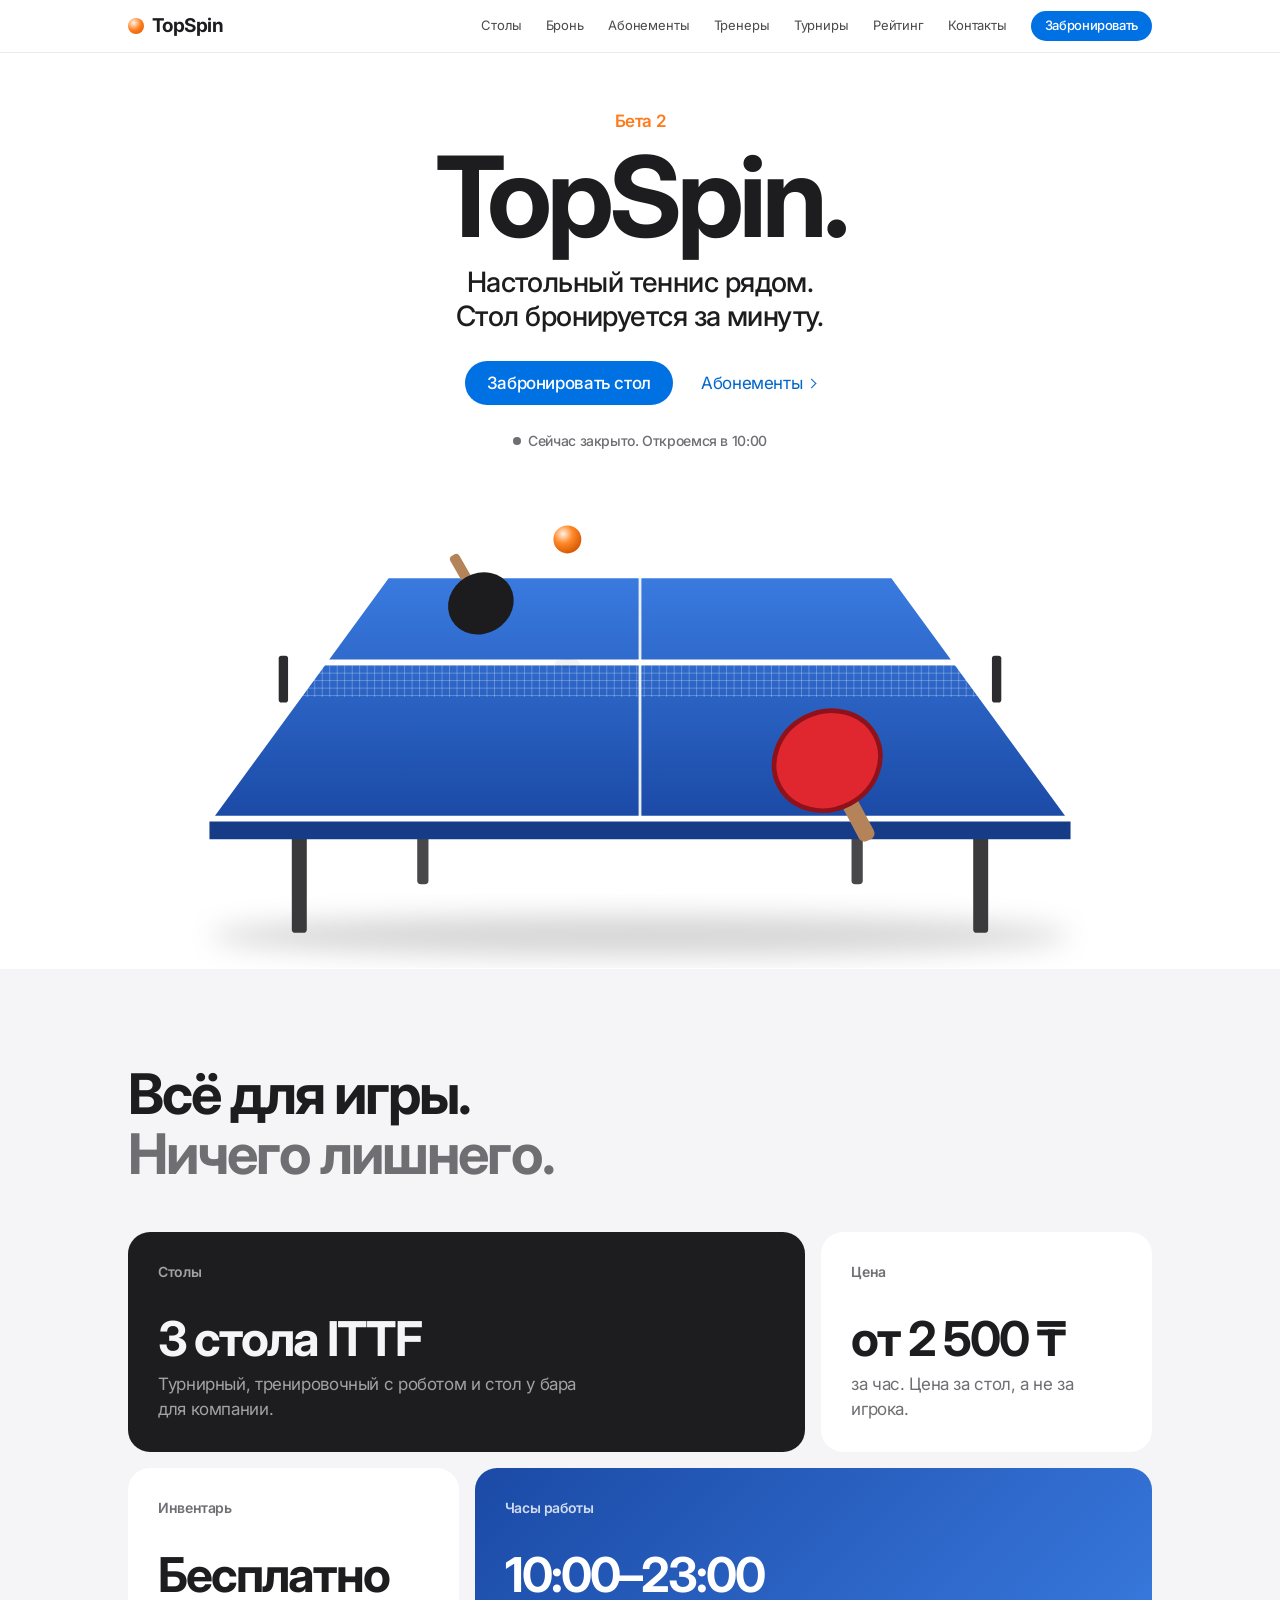
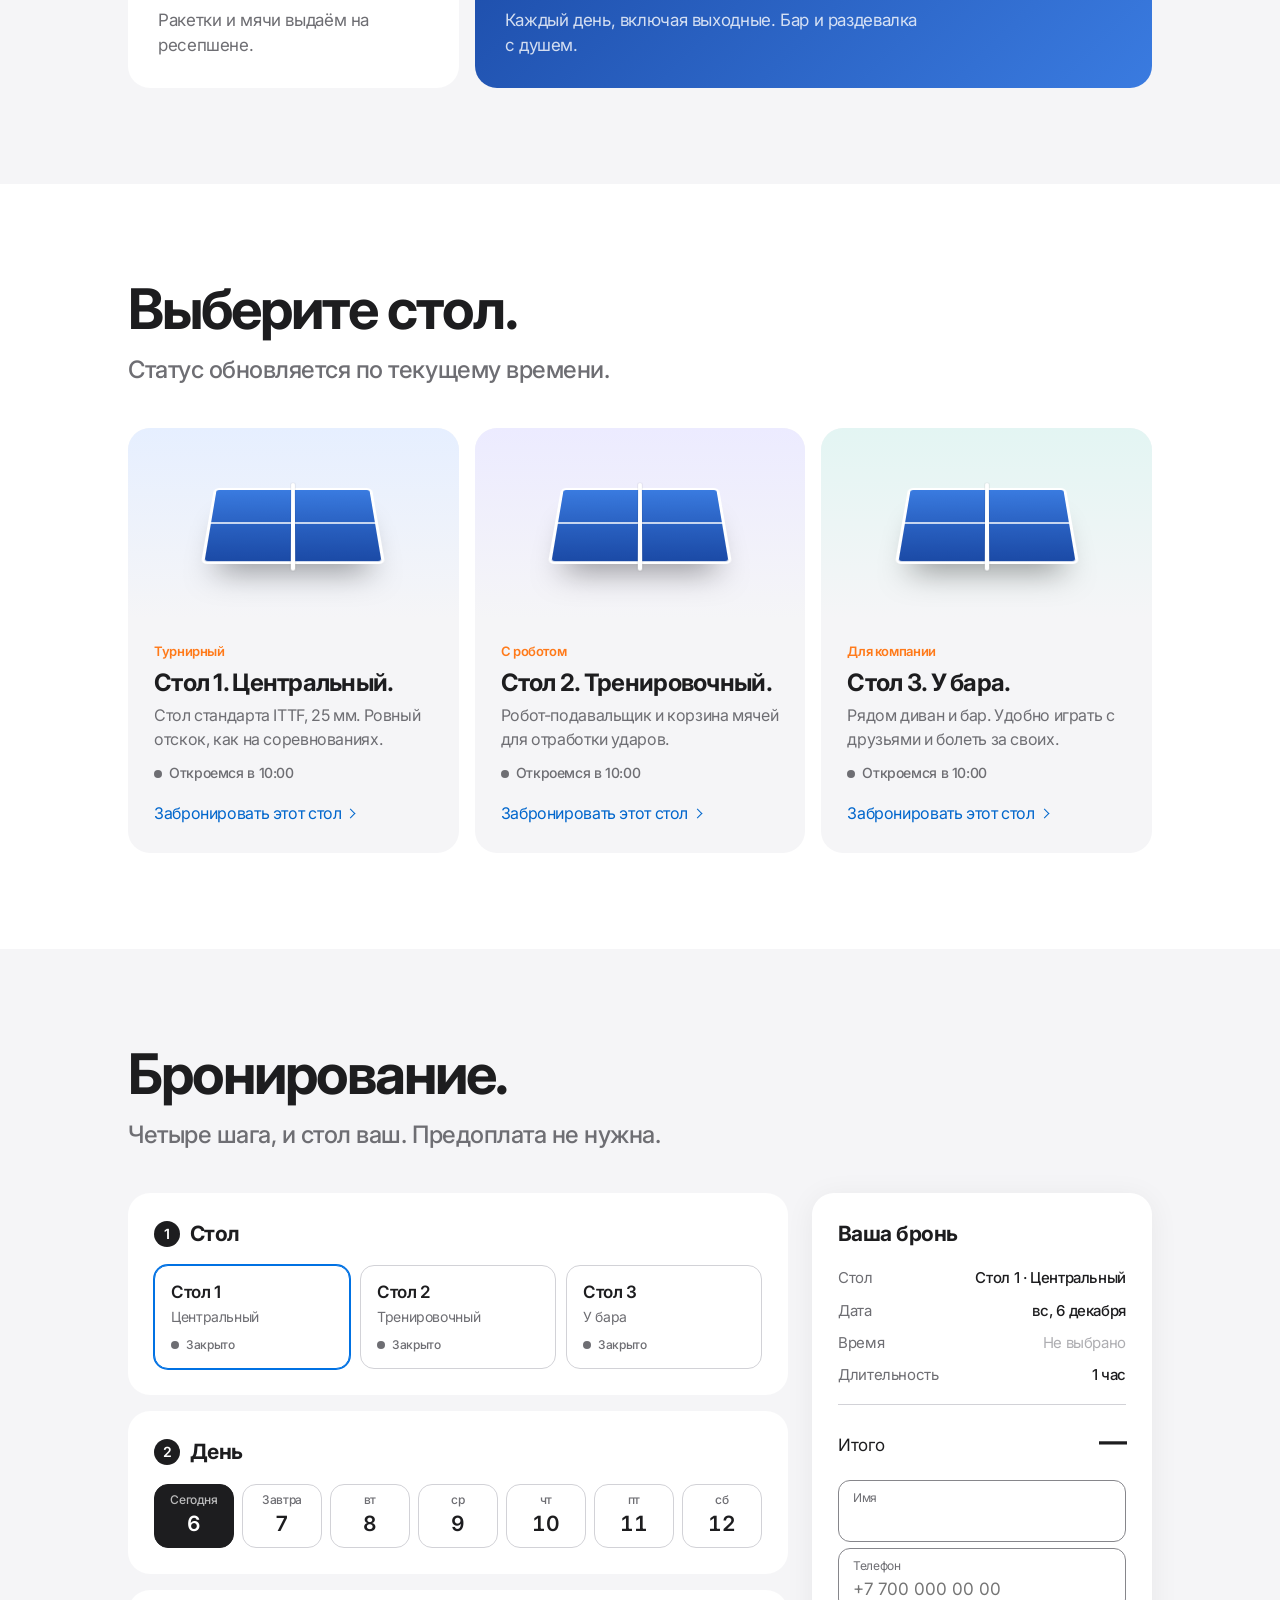
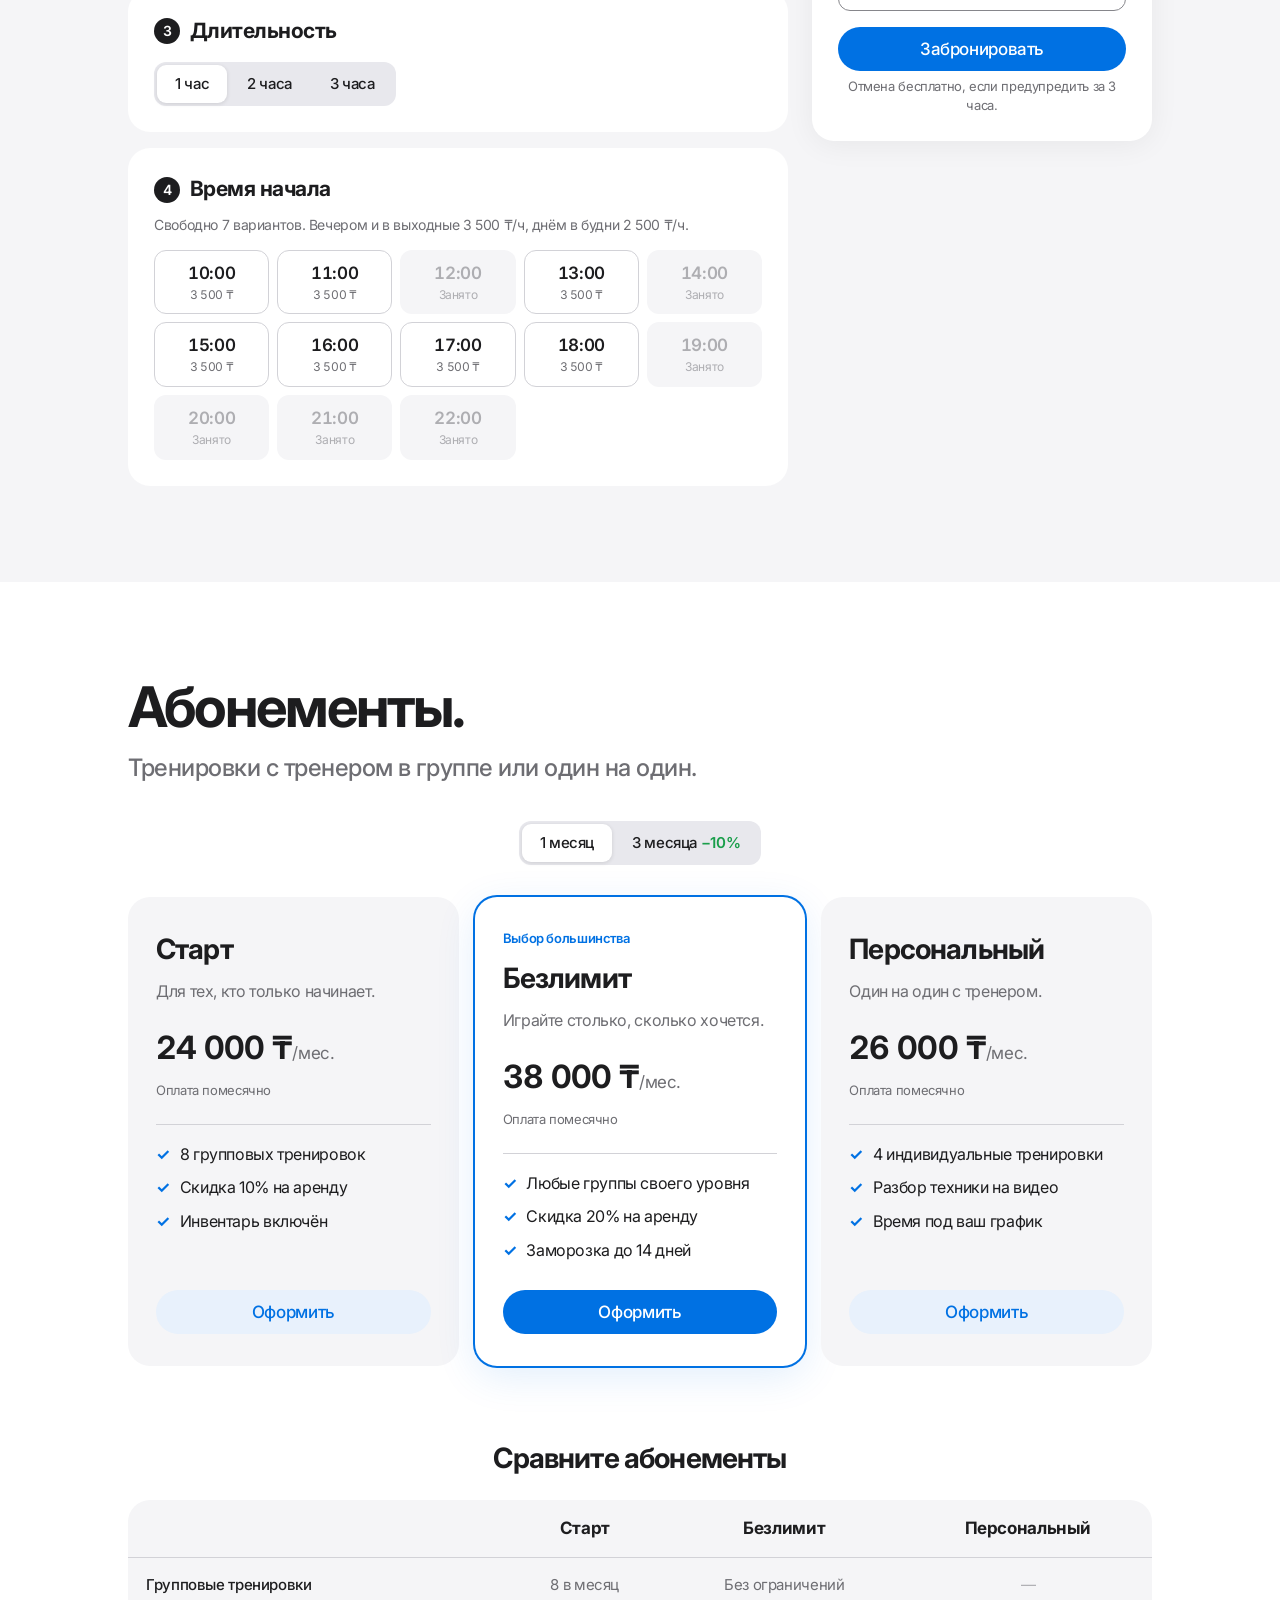
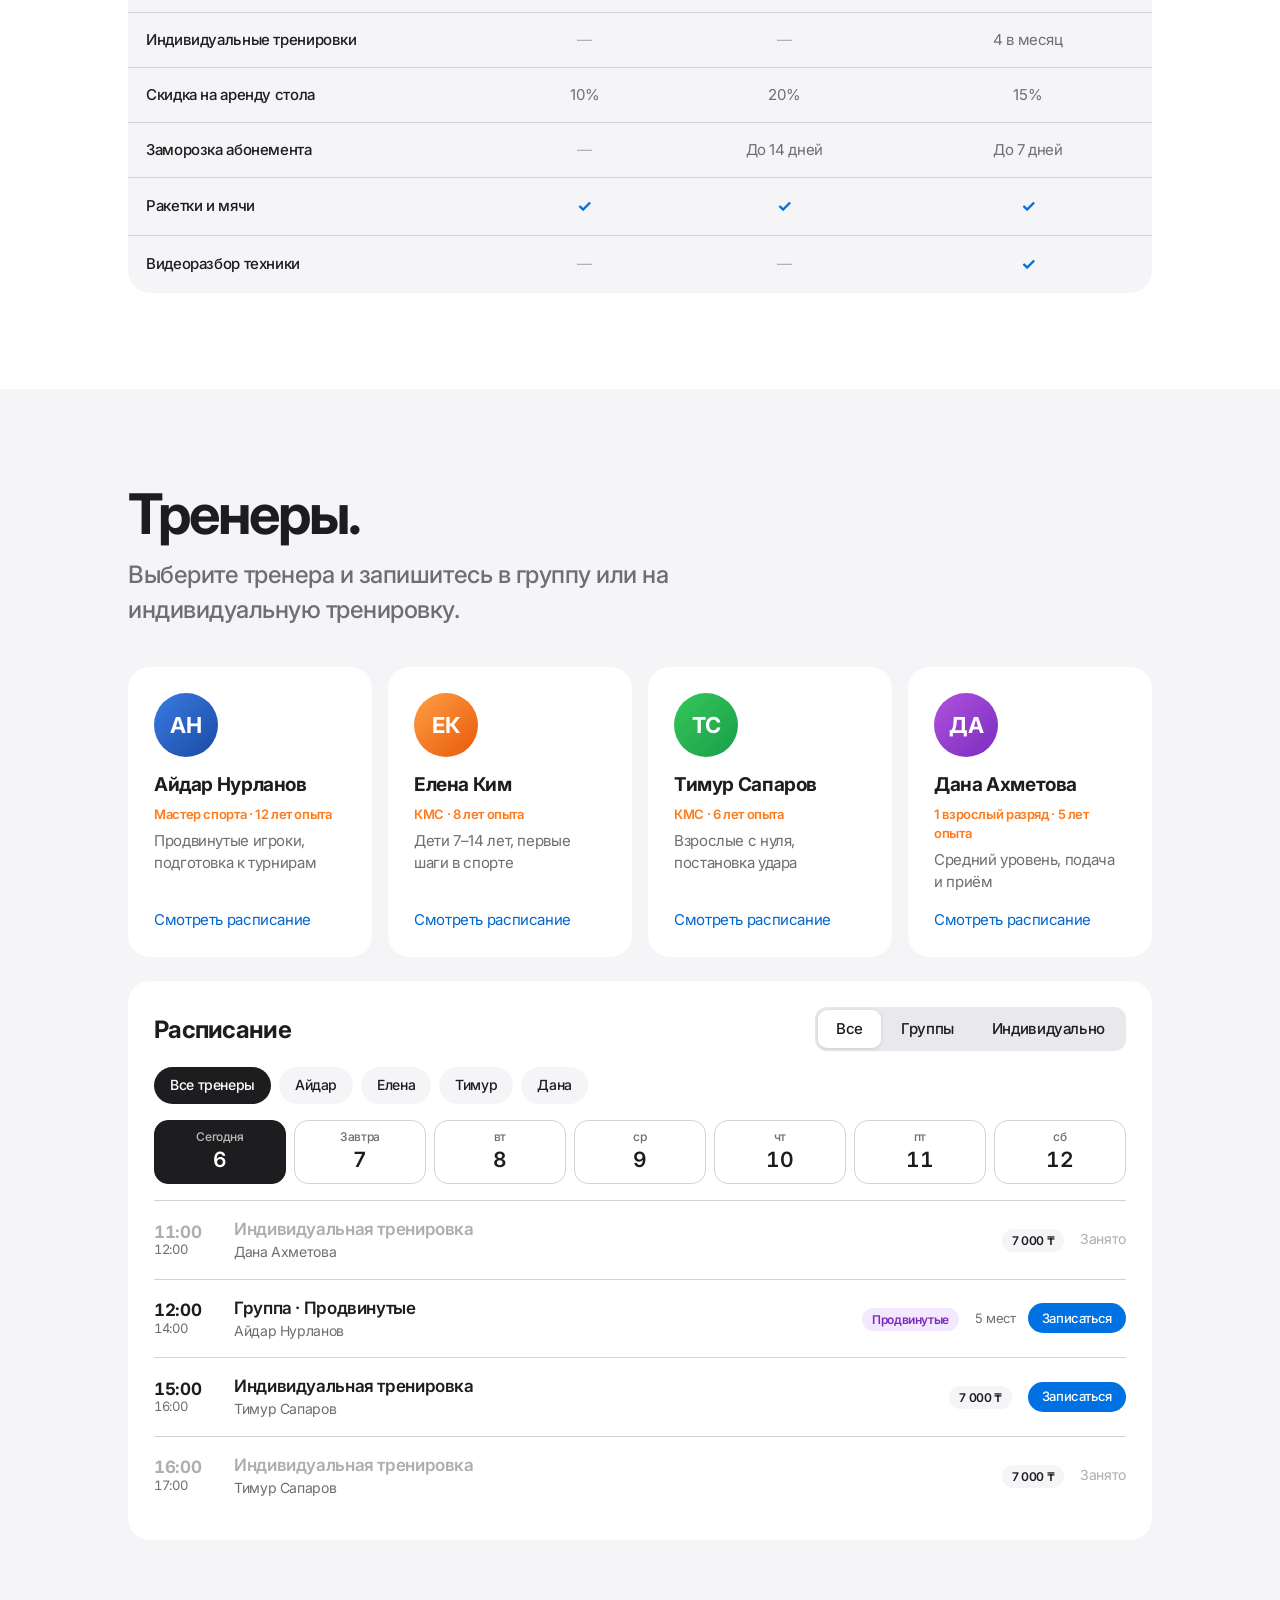
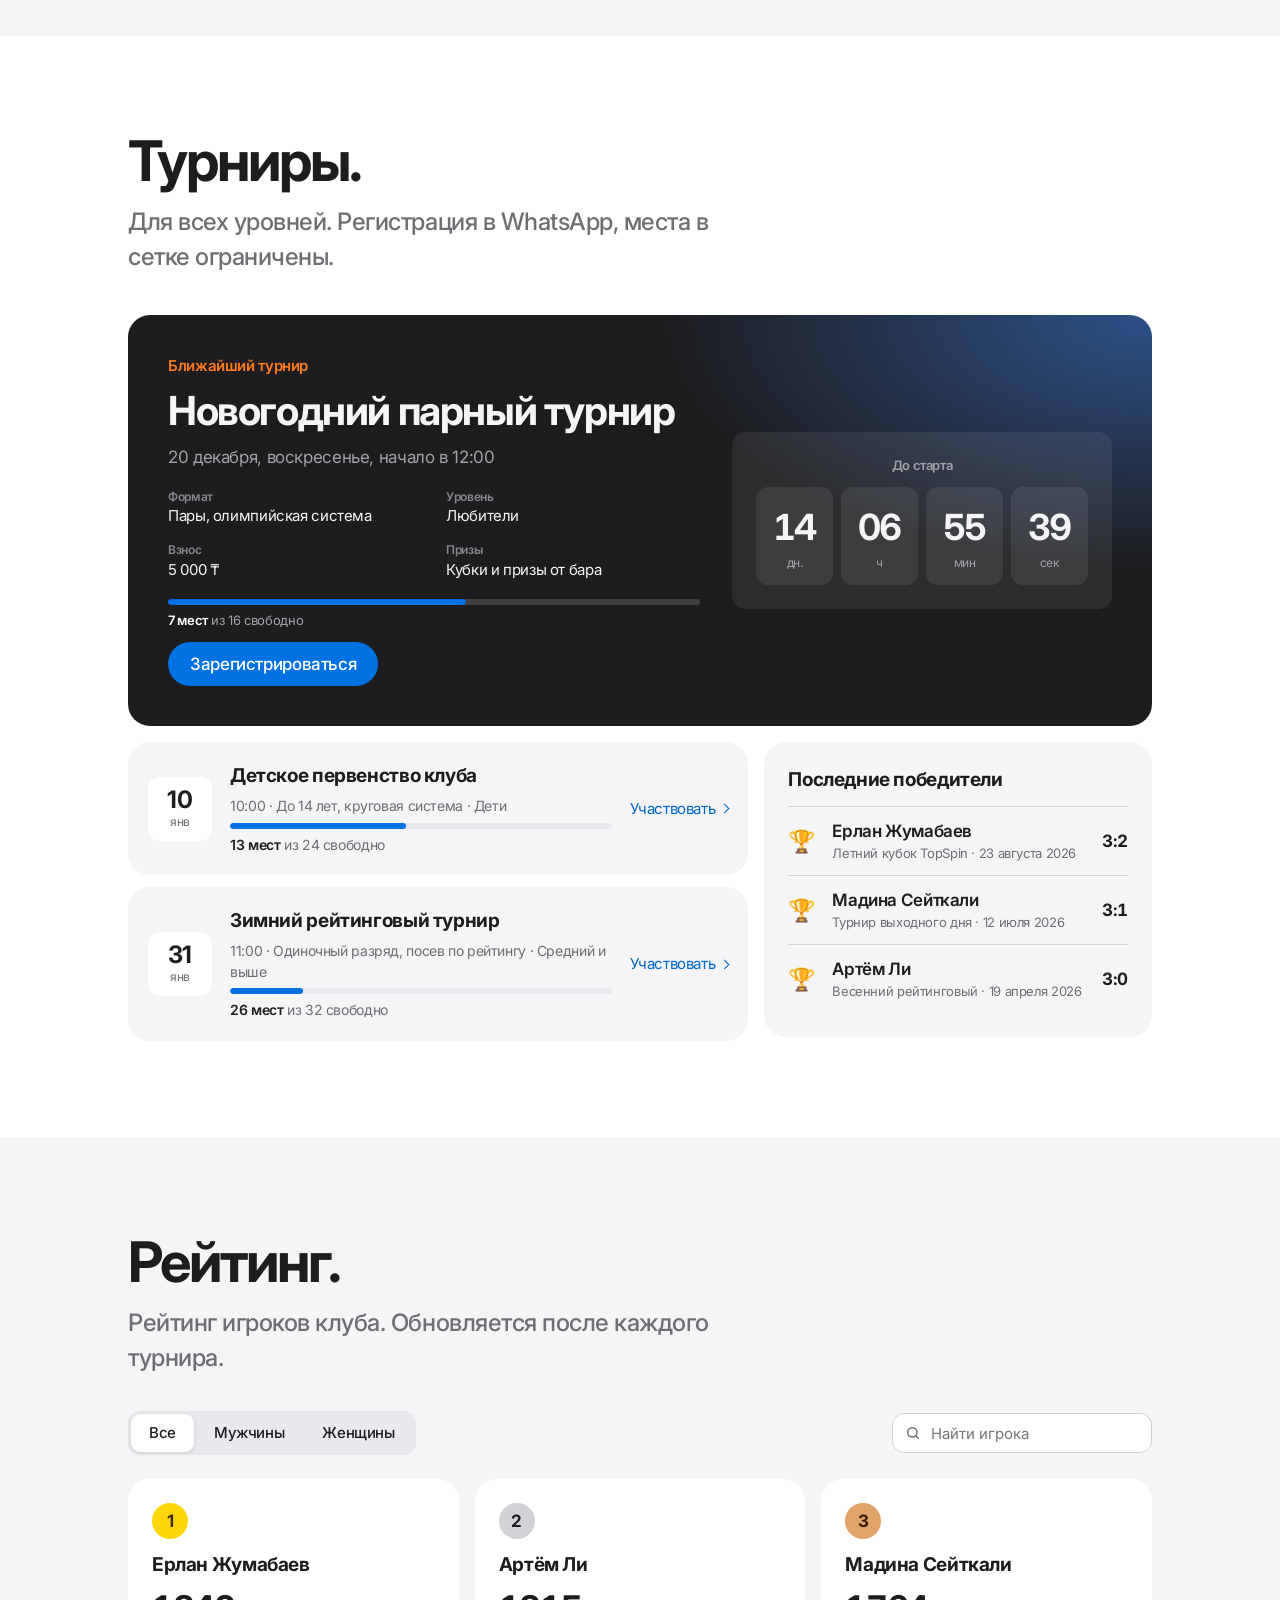
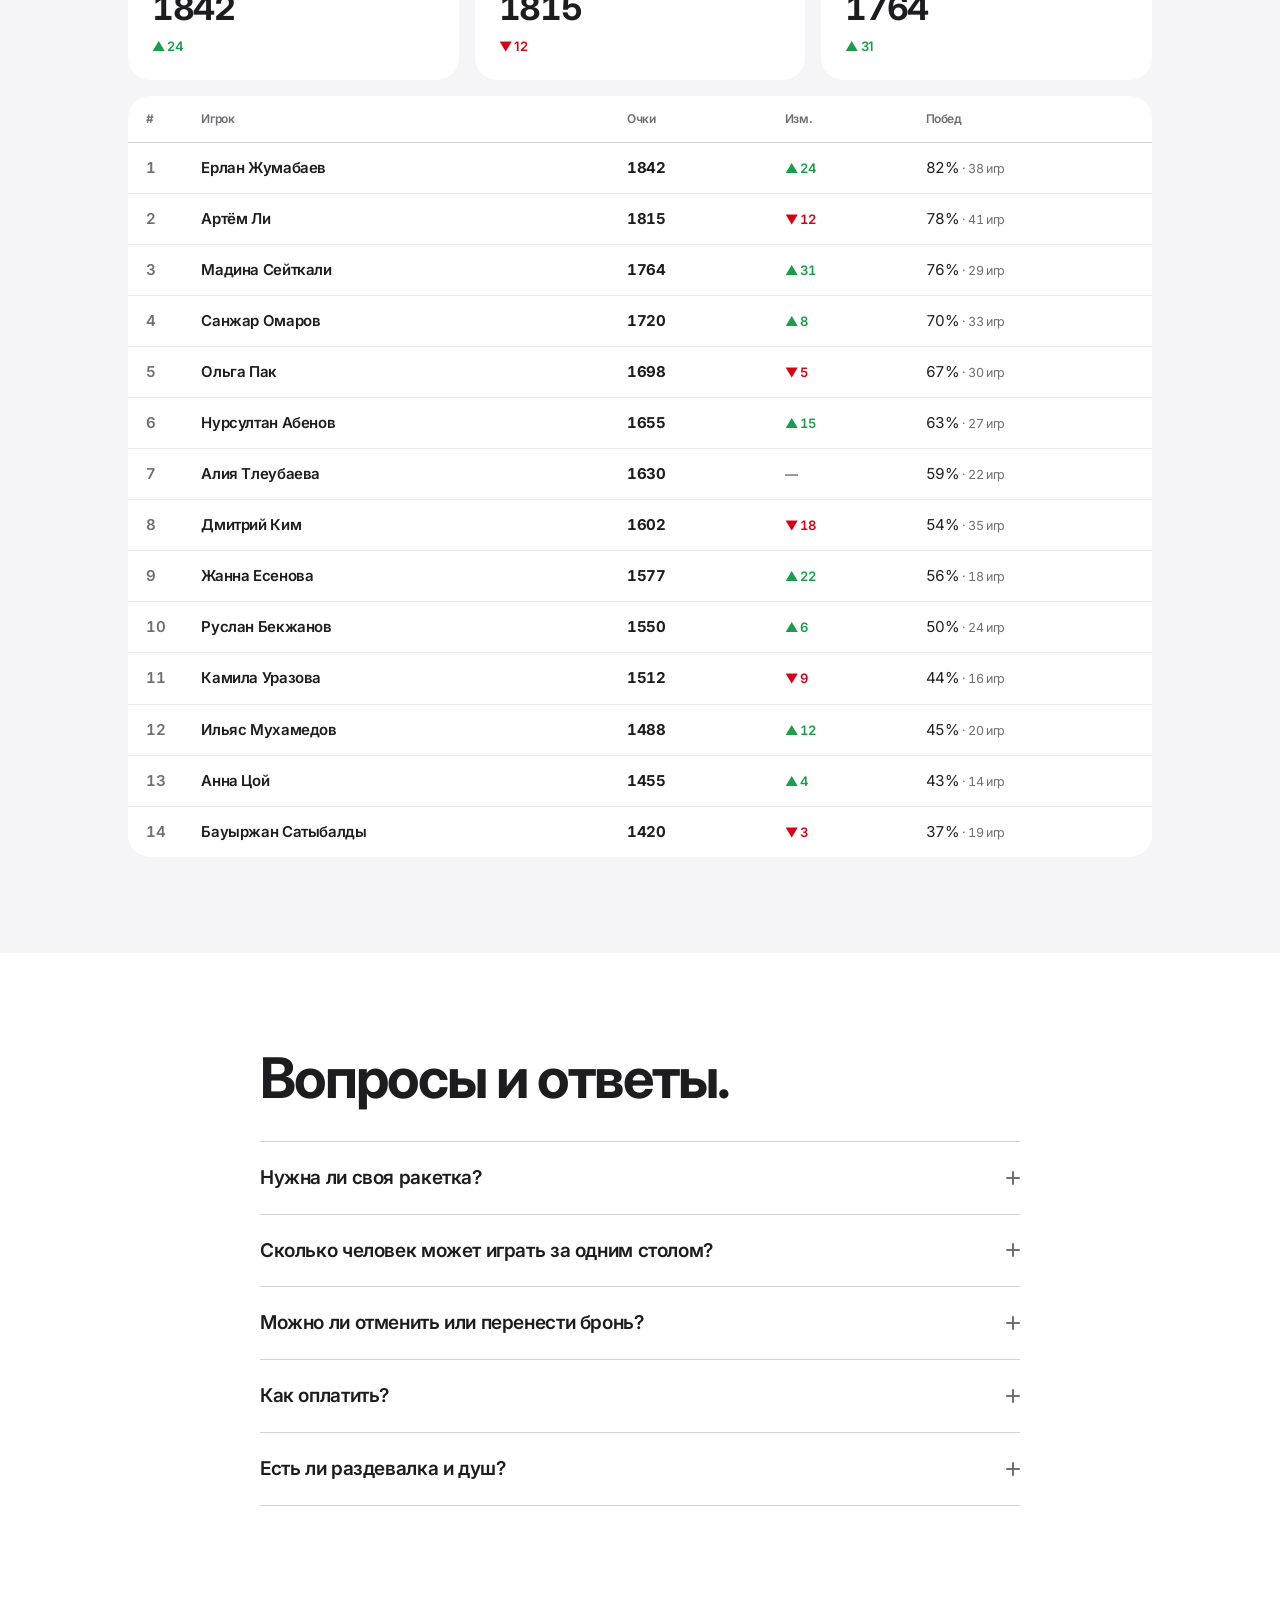
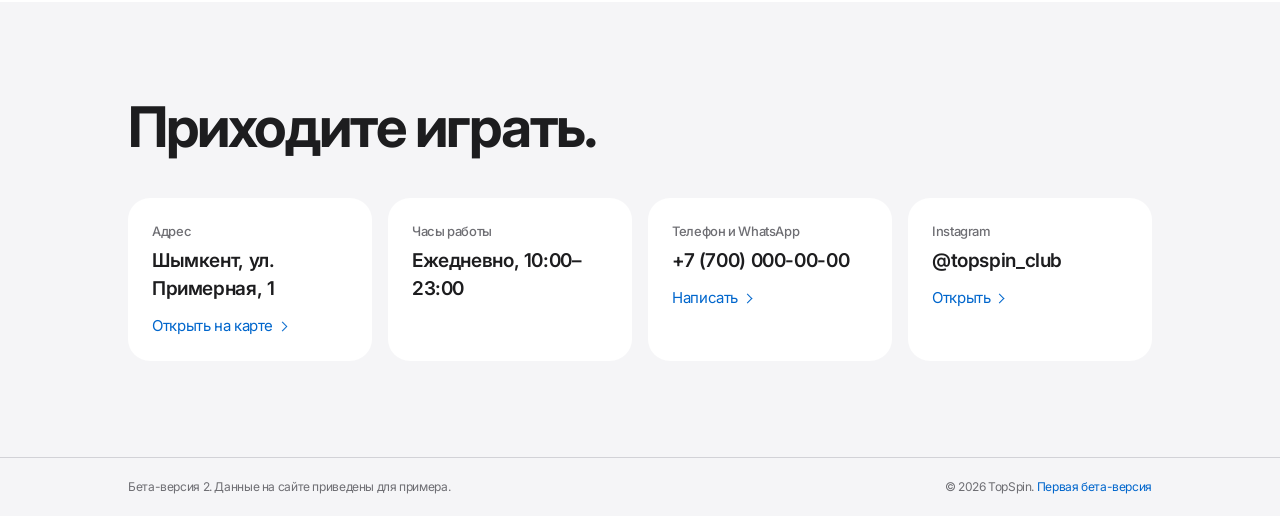
==== commit b2792391: "feat(v2): тренеры, турниры, рейтинг и заметные анимации - Тренеры: карточки и расписание на 7 дней (" ====
--- a/v2/index.html
+++ b/v2/index.html
@@ -3,7 +3,7 @@
 <head>
   <meta charset="utf-8">
   <meta name="viewport" content="width=device-width, initial-scale=1, viewport-fit=cover">
-  <title>TopSpin · Бронирование столов</title>
+  <title>TopSpin · Настольный теннис</title>
   <meta name="description" content="Клуб настольного тенниса TopSpin: онлайн-бронирование столов, абонементы с тренерами. Бета 2.">
   <meta name="theme-color" content="#ffffff">
   <link rel="icon" href="data:image/svg+xml,%3Csvg xmlns='http://www.w3.org/2000/svg' viewBox='0 0 32 32'%3E%3Ccircle cx='16' cy='16' r='13' fill='%23ff7a1a'/%3E%3C/svg%3E">
@@ -11,6 +11,7 @@
   <link rel="preconnect" href="https://fonts.gstatic.com" crossorigin>
   <link href="https://fonts.googleapis.com/css2?family=Inter:wght@400;500;600;700;800&display=swap" rel="stylesheet">
   <link rel="stylesheet" href="css/styles.css">
+  <link rel="stylesheet" href="css/sections.css">
 </head>
 <body>
 
@@ -19,9 +20,11 @@
       <a href="#top" class="brand" aria-label="TopSpin, наверх"><span class="brand__ball" aria-hidden="true"></span>TopSpin</a>
       <nav class="gnav__links" id="gnav-links" aria-label="Разделы">
         <a href="#tables">Столы</a>
-        <a href="#booking">Бронирование</a>
+        <a href="#booking">Бронь</a>
         <a href="#plans">Абонементы</a>
-        <a href="#faq">Вопросы</a>
+        <a href="#coaches">Тренеры</a>
+        <a href="#tournaments">Турниры</a>
+        <a href="#rating">Рейтинг</a>
         <a href="#contacts">Контакты</a>
       </nav>
       <a class="pill pill--sm gnav__cta" href="#booking">Забронировать</a>
@@ -74,16 +77,20 @@
           <rect x="122" y="210" width="756" height="6" rx="2" fill="#fff"/>
           <rect x="114" y="206" width="10" height="50" rx="3" fill="#2c2c2e"/>
           <rect x="876" y="206" width="10" height="50" rx="3" fill="#2c2c2e"/>
+          <ellipse class="hero__ball-shadow" cx="560" cy="300" rx="16" ry="5" fill="rgba(0,0,0,.35)"/>
           <g transform="translate(700 318) rotate(-28)">
-            <rect x="-9" y="38" width="18" height="58" rx="7" fill="#b5835a"/>
-            <ellipse cx="0" cy="0" rx="58" ry="52" fill="#e0262f"/>
-            <ellipse cx="0" cy="0" rx="58" ry="52" fill="none" stroke="#8f121a" stroke-width="5"/>
+            <g class="paddle" data-paddle="near">
+              <rect x="-9" y="38" width="18" height="58" rx="7" fill="#b5835a"/>
+              <ellipse cx="0" cy="0" rx="58" ry="52" fill="#e0262f"/>
+              <ellipse cx="0" cy="0" rx="58" ry="52" fill="none" stroke="#8f121a" stroke-width="5"/>
+            </g>
           </g>
           <g transform="translate(330 150) rotate(150) scale(.62)">
-            <rect x="-9" y="38" width="18" height="58" rx="7" fill="#b5835a"/>
-            <ellipse cx="0" cy="0" rx="58" ry="52" fill="#1c1c1e"/>
+            <g class="paddle" data-paddle="far">
+              <rect x="-9" y="38" width="18" height="58" rx="7" fill="#b5835a"/>
+              <ellipse cx="0" cy="0" rx="58" ry="52" fill="#1c1c1e"/>
+            </g>
           </g>
-          <ellipse class="hero__ball-shadow" cx="560" cy="300" rx="16" ry="5" fill="rgba(0,0,0,.25)"/>
           <circle class="hero__ball" cx="560" cy="170" r="17" fill="url(#ballG)"/>
         </svg>
       </div>
@@ -206,12 +213,57 @@
       </div>
     </section>
 
-    <!-- SOON -->
-    <section class="section section--gray" id="soon">
-      <div class="wrap">
-        <h2 class="sec-title">Скоро.</h2>
-        <p class="sec-sub">Над этим уже работаем для следующей версии.</p>
-        <div class="soon-grid" data-render="soon"></div>
+    <!-- COACHES -->
+    <section class="section section--gray" id="coaches">
+      <div class="wrap">
+        <h2 class="sec-title">Тренеры.</h2>
+        <p class="sec-sub">Выберите тренера и запишитесь в группу или на индивидуальную тренировку.</p>
+        <div class="coaches" data-coaches="cards"></div>
+
+        <div class="sched">
+          <div class="sched__head">
+            <h3 class="sched__title">Расписание</h3>
+            <div class="seg" role="radiogroup" aria-label="Тип занятия" data-coaches="kind"></div>
+          </div>
+          <div class="chips" role="group" aria-label="Тренер" data-coaches="filter"></div>
+          <div class="days" role="radiogroup" aria-label="День" data-coaches="days"></div>
+          <div class="sched__list" data-coaches="list" aria-live="polite"></div>
+        </div>
+      </div>
+    </section>
+
+    <!-- TOURNAMENTS -->
+    <section class="section" id="tournaments">
+      <div class="wrap">
+        <h2 class="sec-title">Турниры.</h2>
+        <p class="sec-sub">Для всех уровней. Регистрация в WhatsApp, места в сетке ограничены.</p>
+        <div class="t-next" data-render="t-next"></div>
+        <div class="t-layout">
+          <div class="t-list" data-render="t-list"></div>
+          <div class="winners" data-render="winners"></div>
+        </div>
+      </div>
+    </section>
+
+    <!-- RATING -->
+    <section class="section section--gray" id="rating">
+      <div class="wrap">
+        <h2 class="sec-title">Рейтинг.</h2>
+        <p class="sec-sub">Рейтинг игроков клуба. Обновляется после каждого турнира.</p>
+        <div class="rating-controls">
+          <div class="seg" role="radiogroup" aria-label="Категория" data-rating="gender"></div>
+          <label class="search" for="rating-search">
+            <span class="sr-only">Найти игрока</span>
+            <input id="rating-search" type="search" placeholder="Найти игрока" autocomplete="off" maxlength="40" data-rating="search">
+          </label>
+        </div>
+        <div class="podium" data-rating="podium"></div>
+        <div class="rating-wrap">
+          <table class="rating">
+            <thead><tr><th>#</th><th>Игрок</th><th>Очки</th><th>Изм.</th><th class="hide-sm">Побед</th></tr></thead>
+            <tbody data-rating="body"></tbody>
+          </table>
+        </div>
       </div>
     </section>
 
@@ -245,10 +297,16 @@
   </footer>
 
   <script src="js/data.js" defer></script>
+  <script src="js/data-coaching.js" defer></script>
+  <script src="js/data-tournaments.js" defer></script>
   <script src="js/utils.js" defer></script>
   <script src="js/availability.js" defer></script>
   <script src="js/booking.js" defer></script>
   <script src="js/sections.js" defer></script>
+  <script src="js/coaches.js" defer></script>
+  <script src="js/tournaments.js" defer></script>
+  <script src="js/hero-rally.js" defer></script>
+  <script src="js/reveal.js" defer></script>
   <script src="js/main.js" defer></script>
 </body>
 </html>
--- a/v2/css/styles.css
+++ b/v2/css/styles.css
@@ -96,7 +96,7 @@
 .brand { display: inline-flex; align-items: center; gap: 8px; color: var(--text); font-weight: 700; font-size: 19px; letter-spacing: -0.03em; }
 .brand:hover { text-decoration: none; }
 .brand__ball { width: 16px; height: 16px; border-radius: 50%; background: radial-gradient(circle at 35% 30%, #fff3e6, var(--ball) 50%, #d45500); }
-.gnav__links { display: flex; gap: 28px; margin-left: auto; }
+.gnav__links { display: flex; gap: 24px; margin-left: auto; }
 .gnav__links a { color: rgba(29, 29, 31, .8); font-size: 13px; letter-spacing: -0.01em; transition: color .2s; }
 .gnav__links a:hover, .gnav__links a.is-active { color: var(--text); text-decoration: none; }
 .gnav__links a.is-active { font-weight: 600; }
@@ -105,7 +105,7 @@
 .gnav__toggle span:first-child { top: 18px; }
 .gnav__toggle span:last-child { top: 25px; }
 
-@media (max-width: 833px) {
+@media (max-width: 899px) {
   .gnav__cta { margin-left: auto; }
   .gnav__toggle { display: block; }
   .gnav__links {
@@ -132,10 +132,8 @@
 .hero__status { margin-top: 22px; min-height: 28px; }
 .hero__visual { max-width: 980px; margin: 8px auto 0; padding: 0 var(--gutter); }
 .hero__svg { width: 100%; height: auto; display: block; }
-.hero__ball { animation: float 2.4s var(--ease) infinite alternate; transform-origin: center; transform-box: fill-box; }
-.hero__ball-shadow { animation: shadow 2.4s var(--ease) infinite alternate; transform-origin: center; transform-box: fill-box; }
-@keyframes float { from { transform: translateY(0); } to { transform: translateY(44px); } }
-@keyframes shadow { from { transform: scale(.7); opacity: .5; } to { transform: scale(1.1); opacity: 1; } }
+/* Мяч и тень двигает js/hero-rally.js; ракетки делают замах при ударе */
+.paddle { transform-box: fill-box; transform-origin: 50% 80%; }
 
 /* Status dots */
 .dot { display: inline-flex; align-items: center; gap: 7px; font-size: 14px; font-weight: 500; color: var(--muted); }
@@ -330,14 +328,6 @@
 .compare .yes { color: var(--blue); font-weight: 700; font-size: 17px; }
 .compare .no { color: #aeaeb2; }
 
-/* ===== Soon ===== */
-.soon-grid { display: grid; gap: 16px; margin-top: 40px; grid-template-columns: repeat(2, minmax(0, 1fr)); }
-@media (max-width: 734px) { .soon-grid { grid-template-columns: minmax(0, 1fr); } }
-.soon { padding: 32px 28px; border-radius: var(--radius); background: var(--card); display: flex; flex-direction: column; gap: 10px; }
-.soon__tag { align-self: flex-start; font-size: 12px; font-weight: 600; padding: 4px 10px; border-radius: 980px; background: var(--amber-bg); color: var(--amber); }
-.soon h3 { font-size: 24px; font-weight: 700; letter-spacing: -0.03em; }
-.soon p:last-child { color: var(--muted); }
-
 /* ===== FAQ ===== */
 .faq-list { margin-top: 32px; border-top: 1px solid var(--line); }
 .faq { border-bottom: 1px solid var(--line); }
@@ -366,6 +356,5 @@
 
 @media (prefers-reduced-motion: reduce) {
   html { scroll-behavior: auto; }
-  .hero__ball, .hero__ball-shadow { animation: none; }
   *, *::before, *::after { transition-duration: .01ms !important; }
 }
--- a/v2/css/sections.css
+++ b/v2/css/sections.css
@@ -0,0 +1,199 @@
+/* Тренеры, турниры, рейтинг и анимации. Токены из styles.css */
+
+/* ===== Анимации ===== */
+@media (prefers-reduced-motion: no-preference) {
+  /* появление первого экрана при загрузке */
+  .hero__new, .hero__title, .hero__sub, .hero__cta, .hero__status, .hero__visual {
+    animation: hero-in 1s cubic-bezier(.2, .8, .2, 1) both;
+  }
+  .hero__title { animation-delay: .08s; }
+  .hero__sub { animation-delay: .18s; }
+  .hero__cta { animation-delay: .28s; }
+  .hero__status { animation-delay: .36s; }
+  .hero__visual { animation: table-in 1.3s cubic-bezier(.2, .8, .2, 1) .3s both; }
+
+  /* блоки при прокрутке (класс anim-ready ставит js/reveal.js) */
+  .anim-ready .reveal {
+    opacity: 0; transform: translateY(40px);
+    transition: opacity .9s cubic-bezier(.2, .8, .2, 1), transform .9s cubic-bezier(.2, .8, .2, 1);
+    transition-delay: var(--reveal-delay, 0ms);
+  }
+  .anim-ready .reveal.is-in { opacity: 1; transform: none; }
+
+  .tcard, .coach, .plan, .tile { transition: transform .4s var(--ease), box-shadow .4s var(--ease); }
+  .tcard:hover, .coach:hover, .tile:hover { transform: translateY(-4px) scale(1.01); box-shadow: 0 18px 40px rgba(0, 0, 0, .08); }
+  .anim-ready .reveal.is-in.tcard:hover, .anim-ready .reveal.is-in.coach:hover, .anim-ready .reveal.is-in.tile:hover {
+    transform: translateY(-4px) scale(1.01); transition-delay: 0ms;
+  }
+}
+@keyframes hero-in { from { opacity: 0; transform: translateY(28px); } to { opacity: 1; transform: none; } }
+@keyframes table-in { from { opacity: 0; transform: translateY(60px) scale(.94); } to { opacity: 1; transform: none; } }
+
+/* ===== Тренеры ===== */
+.coaches { display: grid; gap: 16px; margin-top: 40px; grid-template-columns: repeat(4, minmax(0, 1fr)); }
+@media (max-width: 1023px) { .coaches { grid-template-columns: repeat(2, minmax(0, 1fr)); } }
+@media (max-width: 560px) { .coaches { grid-template-columns: minmax(0, 1fr); } }
+.coach {
+  display: flex; flex-direction: column; align-items: flex-start; gap: 6px; text-align: left;
+  padding: 24px; border-radius: var(--radius); background: var(--card); border: 2px solid transparent;
+}
+.coach.is-on { border-color: var(--blue); }
+.coach__avatar {
+  width: 64px; height: 64px; border-radius: 50%; display: grid; place-items: center; margin-bottom: 8px;
+  font-size: 22px; font-weight: 700; color: #fff; letter-spacing: 0;
+}
+.coach--blue .coach__avatar { background: linear-gradient(135deg, #3a7be0, #1b4aa6); }
+.coach--orange .coach__avatar { background: linear-gradient(135deg, #ff9f43, #e8590c); }
+.coach--green .coach__avatar { background: linear-gradient(135deg, #34c759, #1a9e4b); }
+.coach--purple .coach__avatar { background: linear-gradient(135deg, #af52de, #7b2cbf); }
+.coach__name { font-size: 19px; font-weight: 700; letter-spacing: -0.02em; }
+.coach__rank { font-size: 13px; font-weight: 600; color: var(--ball); }
+.coach__focus { font-size: 15px; color: var(--muted); }
+.coach__cta { margin-top: auto; padding-top: 10px; font-size: 15px; color: var(--link); }
+.coach.is-on .coach__cta { color: var(--blue); font-weight: 600; }
+
+.sched { margin-top: 24px; padding: 26px; border-radius: var(--radius); background: var(--card); display: flex; flex-direction: column; gap: 16px; scroll-margin-top: calc(var(--nav-h) + 16px); }
+@media (max-width: 734px) { .sched { padding: 20px 16px; } }
+.sched__head { display: flex; flex-wrap: wrap; align-items: center; justify-content: space-between; gap: 12px; }
+.sched__title { font-size: 24px; font-weight: 700; letter-spacing: -0.03em; }
+.chips { display: flex; gap: 8px; overflow-x: auto; scrollbar-width: none; padding: 2px; margin: -2px; }
+.chips::-webkit-scrollbar { display: none; }
+.chip-btn {
+  flex: none; padding: 8px 16px; border-radius: 980px; font-size: 14px; font-weight: 500;
+  background: var(--bg-gray); color: var(--text); transition: background .2s, color .2s;
+}
+.chip-btn:hover { background: #e8e8ed; }
+.chip-btn.is-on { background: var(--text); color: #fff; }
+
+.sched__list { display: flex; flex-direction: column; }
+.sched__empty { color: var(--muted); padding: 20px 0; text-align: center; }
+.sess {
+  display: grid; grid-template-columns: 64px minmax(0, 1fr) auto auto; align-items: center; gap: 16px;
+  padding: 16px 0; border-top: 1px solid var(--line);
+}
+.sess__time { display: flex; flex-direction: column; font-size: 17px; font-weight: 700; font-variant-numeric: tabular-nums; line-height: 1.2; }
+.sess__time small { font-size: 13px; font-weight: 400; color: var(--muted); }
+.sess__main { display: flex; flex-direction: column; min-width: 0; }
+.sess__main strong { font-weight: 600; }
+.sess__main span { font-size: 14px; color: var(--muted); }
+.sess__act { display: flex; align-items: center; gap: 12px; justify-content: flex-end; }
+.sess__left { font-size: 13px; color: var(--muted); white-space: nowrap; }
+.sess__left.is-low { color: var(--amber); font-weight: 600; }
+.sess__state { font-size: 14px; color: #aeaeb2; white-space: nowrap; }
+.sess.is-off .sess__time, .sess.is-off .sess__main strong { color: #aeaeb2; }
+.lvl { font-size: 12px; font-weight: 600; padding: 4px 10px; border-radius: 980px; white-space: nowrap; }
+.lvl--kids { background: #fff3e0; color: #b25c00; }
+.lvl--beginner { background: var(--green-bg); color: var(--green); }
+.lvl--middle { background: #e8f1fc; color: var(--blue); }
+.lvl--pro { background: #f3e8fd; color: #7b2cbf; }
+.lvl--private { background: var(--bg-gray); color: var(--text); }
+@media (max-width: 640px) {
+  .sess {
+    grid-template-columns: 56px minmax(0, 1fr) auto; row-gap: 10px; column-gap: 12px;
+    grid-template-areas: "time main main" "time meta act";
+  }
+  .sess__time { grid-area: time; align-self: start; }
+  .sess__main { grid-area: main; }
+  .sess__meta { grid-area: meta; }
+  .sess__act { grid-area: act; gap: 10px; }
+  /* уровень группы уже есть в названии, на узком экране метку не дублируем */
+  .sess__meta .lvl:not(.lvl--private) { display: none; }
+}
+
+/* ===== Турниры ===== */
+.t-next {
+  margin-top: 40px; padding: 40px; border-radius: var(--radius); color: #f5f5f7;
+  background: radial-gradient(700px 360px at 100% 0%, rgba(58, 123, 224, .55), transparent 70%), var(--dark);
+  display: grid; gap: 32px; grid-template-columns: minmax(0, 1.4fr) minmax(0, 1fr); align-items: center;
+}
+@media (max-width: 899px) { .t-next { grid-template-columns: minmax(0, 1fr); padding: 28px 22px; } }
+.t-next__info { display: flex; flex-direction: column; align-items: flex-start; gap: 12px; }
+.t-next__kicker { color: var(--ball); font-weight: 600; font-size: 15px; }
+.t-next__name { font-size: clamp(28px, 4vw, 40px); font-weight: 700; letter-spacing: -0.035em; line-height: 1.1; }
+.t-next__date { color: #a1a1a6; font-size: 17px; }
+.t-facts { display: grid; grid-template-columns: repeat(2, minmax(0, 1fr)); gap: 14px 24px; width: 100%; margin: 6px 0; }
+.t-facts dt { font-size: 12px; color: #86868b; font-weight: 600; }
+.t-facts dd { font-size: 15px; }
+.t-next .spots { width: 100%; }
+.t-next .spots__bar { background: rgba(255, 255, 255, .15); }
+.t-next .spots__text { color: #a1a1a6; }
+.t-next .spots__text strong { color: #fff; }
+.cd { padding: 24px; border-radius: var(--radius-sm); background: rgba(255, 255, 255, .07); text-align: center; }
+.cd__label { font-size: 13px; color: #a1a1a6; font-weight: 600; }
+.cd__grid { display: grid; grid-template-columns: repeat(4, minmax(0, 1fr)); gap: 8px; margin-top: 12px; }
+.cd__grid div { display: flex; flex-direction: column; padding: 14px 4px; border-radius: 12px; background: rgba(255, 255, 255, .08); }
+.cd__grid strong { font-size: clamp(26px, 4vw, 36px); font-weight: 700; letter-spacing: -0.03em; font-variant-numeric: tabular-nums; }
+.cd__grid span { font-size: 12px; color: #a1a1a6; }
+
+.spots { display: flex; flex-direction: column; gap: 6px; }
+.spots__bar { height: 6px; border-radius: 3px; background: #e8e8ed; overflow: hidden; }
+.spots__bar span { display: block; height: 100%; border-radius: 3px; background: var(--blue); }
+.spots__text { font-size: 13px; color: var(--muted); }
+.spots__text strong { color: var(--text); font-weight: 600; }
+
+.t-layout { display: grid; gap: 16px; margin-top: 16px; grid-template-columns: minmax(0, 1.6fr) minmax(0, 1fr); align-items: start; }
+@media (max-width: 899px) { .t-layout { grid-template-columns: minmax(0, 1fr); } }
+.t-list { display: flex; flex-direction: column; gap: 12px; }
+.t-row {
+  display: grid; grid-template-columns: 64px minmax(0, 1fr) auto; gap: 18px; align-items: center;
+  padding: 20px; border-radius: var(--radius); background: var(--bg-gray);
+}
+@media (max-width: 560px) {
+  .t-row { grid-template-columns: 56px minmax(0, 1fr); }
+  .t-row .link-chev { grid-column: 2; }
+}
+.t-row__date { display: flex; flex-direction: column; align-items: center; padding: 10px 0; border-radius: 12px; background: var(--card); }
+.t-row__date strong { font-size: 24px; font-weight: 700; line-height: 1.1; }
+.t-row__date span { font-size: 12px; color: var(--muted); }
+.t-row__body { display: flex; flex-direction: column; gap: 6px; min-width: 0; }
+.t-row__body h4 { margin: 0; font-size: 19px; font-weight: 700; letter-spacing: -0.02em; }
+.t-row__body p { font-size: 14px; color: var(--muted); }
+.t-row .link-chev { font-size: 15px; white-space: nowrap; }
+
+.winners { padding: 24px; border-radius: var(--radius); background: var(--bg-gray); }
+.winners__title { font-size: 19px; font-weight: 700; letter-spacing: -0.02em; margin-bottom: 12px; }
+.winners li { display: grid; grid-template-columns: 32px minmax(0, 1fr) auto; gap: 12px; align-items: center; padding: 12px 0; border-top: 1px solid var(--line); }
+.winners__cup { font-size: 22px; }
+.winners__main { display: flex; flex-direction: column; min-width: 0; }
+.winners__main strong { font-weight: 600; }
+.winners__main span { font-size: 13px; color: var(--muted); }
+.winners__score { font-weight: 700; font-variant-numeric: tabular-nums; }
+
+/* ===== Рейтинг ===== */
+.rating-controls { display: flex; flex-wrap: wrap; gap: 12px; align-items: center; justify-content: space-between; margin-top: 36px; }
+.search input {
+  width: 260px; max-width: 100%; height: 40px; padding: 0 16px 0 38px; border-radius: 12px; border: 1px solid var(--line);
+  font: inherit; font-size: 15px; color: var(--text); outline: 0;
+  background: var(--card) url("data:image/svg+xml,%3Csvg xmlns='http://www.w3.org/2000/svg' viewBox='0 0 24 24' fill='none' stroke='%236e6e73' stroke-width='2.2' stroke-linecap='round'%3E%3Ccircle cx='11' cy='11' r='7'/%3E%3Cpath d='M20 20l-3.5-3.5'/%3E%3C/svg%3E") no-repeat 12px center / 16px;
+}
+.search input:focus { border-color: var(--blue); box-shadow: 0 0 0 3px rgba(0, 113, 227, .2); }
+@media (max-width: 560px) { .search, .search input { width: 100%; } }
+
+.podium { display: grid; gap: 16px; margin-top: 24px; grid-template-columns: repeat(3, minmax(0, 1fr)); }
+@media (max-width: 734px) { .podium { grid-template-columns: minmax(0, 1fr); } }
+.podium-card { display: flex; flex-direction: column; align-items: flex-start; gap: 4px; padding: 24px; border-radius: var(--radius); background: var(--card); }
+.podium-card__place { width: 36px; height: 36px; border-radius: 50%; display: grid; place-items: center; font-weight: 700; margin-bottom: 8px; letter-spacing: 0; }
+.podium-card--1 .podium-card__place { background: #ffd60a; color: #3d3000; }
+.podium-card--2 .podium-card__place { background: #d1d1d6; color: #1d1d1f; }
+.podium-card--3 .podium-card__place { background: #e0a46a; color: #3a1d00; }
+.podium-card strong { font-size: 19px; letter-spacing: -0.02em; }
+.podium-card__rating { font-size: 34px; font-weight: 700; letter-spacing: -0.04em; font-variant-numeric: tabular-nums; }
+
+.rating-wrap { margin-top: 16px; border-radius: var(--radius); background: var(--card); overflow-x: auto; }
+.rating { width: 100%; border-collapse: collapse; font-size: 15px; }
+.rating th { text-align: left; font-size: 12px; font-weight: 600; color: var(--muted); padding: 14px 18px; border-bottom: 1px solid var(--line); }
+.rating td { padding: 14px 18px; border-bottom: 1px solid #ececf0; font-variant-numeric: tabular-nums; }
+.rating tbody tr:last-child td { border-bottom: 0; }
+.rating tbody tr:hover { background: #fafafc; }
+.rating__place { width: 48px; color: var(--muted); font-weight: 600; }
+.rating__name { font-weight: 600; }
+.rating__pts { font-weight: 700; }
+.rating__wr small { color: var(--muted); }
+.rating__empty { text-align: center; color: var(--muted); }
+.delta { font-size: 13px; font-weight: 600; color: var(--muted); white-space: nowrap; }
+.delta--up { color: var(--green); }
+.delta--down { color: #d70015; }
+@media (max-width: 560px) {
+  .hide-sm { display: none; }
+  .rating th, .rating td { padding: 12px 10px; }
+}
